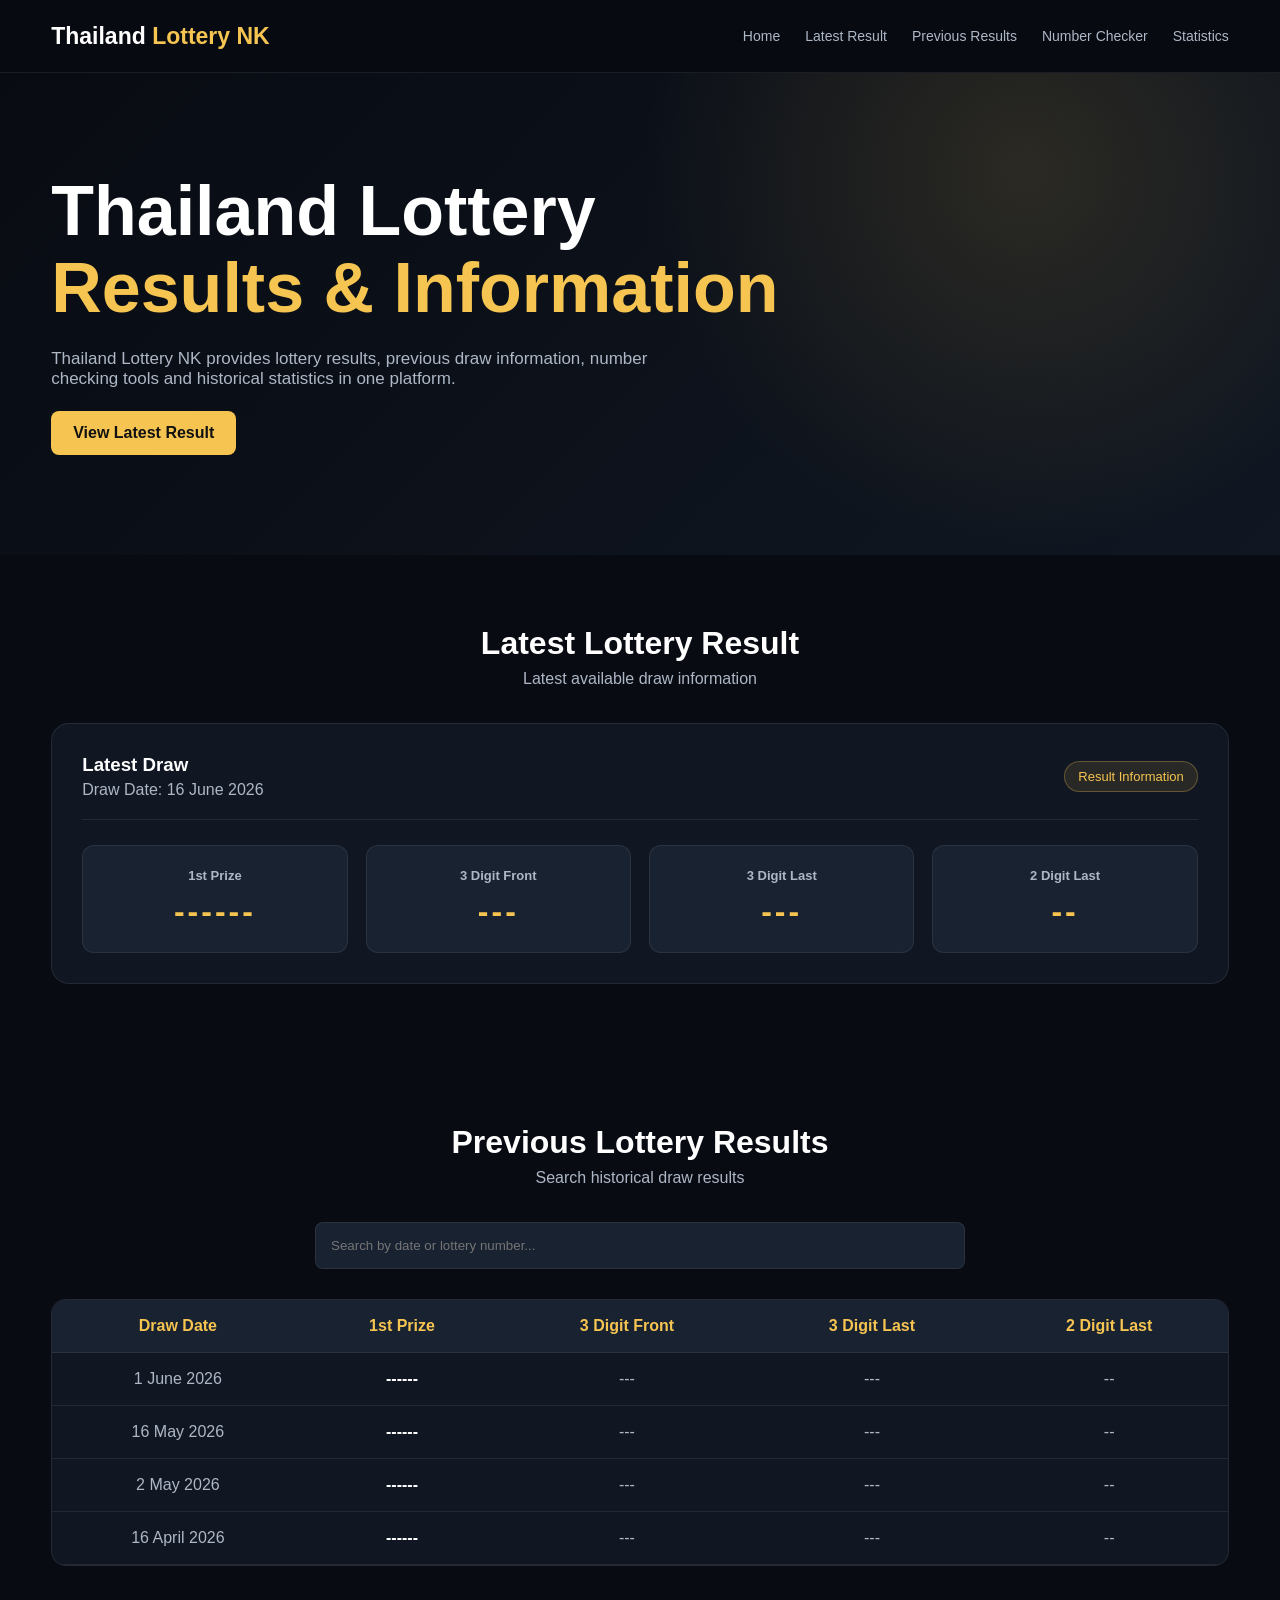
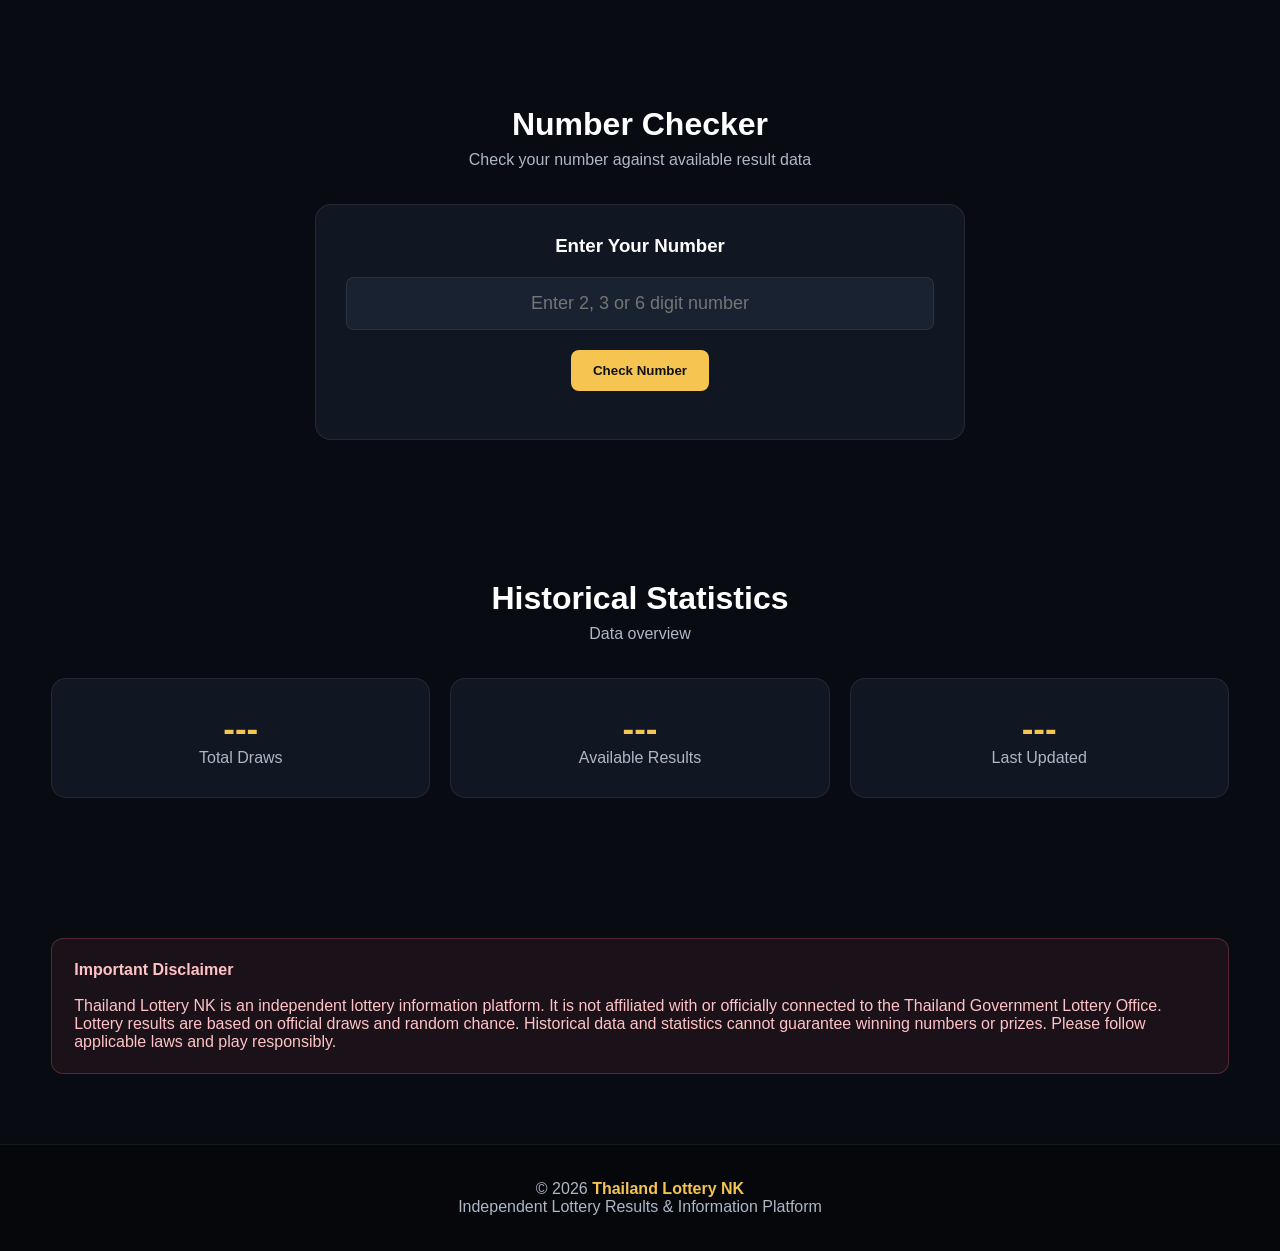
==== index.html @ 22bd779d "Update index.html" ====
<!DOCTYPE html>
<html lang="en">
<head>
<meta charset="UTF-8">
<meta name="viewport" content="width=device-width, initial-scale=1.0">

<title>Thailand Lottery NK | Results & Statistics</title>

<style>
:root{
  --bg:#080b12;
  --card:#111722;
  --card2:#192231;
  --gold:#f5c451;
  --text:#fff;
  --muted:#aeb7c6;
  --green:#39d98a;
  --red:#ff6874;
  --border:rgba(255,255,255,.08);
}

*{
  margin:0;
  padding:0;
  box-sizing:border-box;
  font-family:Arial,sans-serif;
}

body{
  background:var(--bg);
  color:var(--text);
}

a{
  text-decoration:none;
  color:inherit;
}

.container{
  width:92%;
  max-width:1200px;
  margin:auto;
}

header{
  position:sticky;
  top:0;
  z-index:999;
  background:rgba(8,11,18,.95);
  border-bottom:1px solid var(--border);
}

.navbar{
  height:72px;
  display:flex;
  justify-content:space-between;
  align-items:center;
}

.logo{
  font-size:23px;
  font-weight:bold;
}

.logo span{
  color:var(--gold);
}

nav{
  display:flex;
  gap:25px;
}

nav a{
  color:var(--muted);
  font-size:14px;
}

nav a:hover{
  color:var(--gold);
}

.hero{
  padding:100px 0;
  background:
  radial-gradient(circle at 80% 20%,rgba(245,196,81,.13),transparent 35%),
  linear-gradient(135deg,#080b12,#101722);
}

.hero h1{
  font-size:clamp(40px,6vw,70px);
  line-height:1.1;
}

.hero h1 span{
  color:var(--gold);
}

.hero p{
  color:var(--muted);
  max-width:650px;
  font-size:17px;
  margin:22px 0;
}

.btn{
  display:inline-block;
  border:0;
  cursor:pointer;
  background:var(--gold);
  color:#111;
  padding:13px 22px;
  border-radius:8px;
  font-weight:bold;
}

section{
  padding:70px 0;
}

.section-title{
  text-align:center;
  margin-bottom:35px;
}

.section-title h2{
  font-size:32px;
}

.section-title p{
  color:var(--muted);
  margin-top:8px;
}

.result-card{
  background:var(--card);
  border:1px solid var(--border);
  border-radius:18px;
  padding:30px;
}

.result-top{
  display:flex;
  justify-content:space-between;
  align-items:center;
  border-bottom:1px solid var(--border);
  padding-bottom:20px;
  margin-bottom:25px;
}

.badge{
  background:rgba(245,196,81,.1);
  border:1px solid rgba(245,196,81,.3);
  color:var(--gold);
  padding:7px 13px;
  border-radius:20px;
  font-size:13px;
}

.result-grid{
  display:grid;
  grid-template-columns:repeat(4,1fr);
  gap:18px;
}

.number-box{
  background:var(--card2);
  border:1px solid var(--border);
  border-radius:12px;
  text-align:center;
  padding:22px;
}

.number-box h4{
  color:var(--muted);
  font-size:13px;
  margin-bottom:10px;
}

.number{
  color:var(--gold);
  font-size:32px;
  font-weight:bold;
  letter-spacing:3px;
}

.search-box{
  display:flex;
  gap:10px;
  max-width:650px;
  margin:0 auto 30px;
}

.search-box input{
  flex:1;
  padding:15px;
  background:var(--card2);
  border:1px solid var(--border);
  color:white;
  border-radius:8px;
  outline:none;
}

.table-box{
  overflow-x:auto;
  background:var(--card);
  border-radius:15px;
  border:1px solid var(--border);
}

table{
  width:100%;
  border-collapse:collapse;
  min-width:700px;
}

th,td{
  padding:17px;
  text-align:center;
  border-bottom:1px solid var(--border);
}

th{
  color:var(--gold);
  background:var(--card2);
}

td{
  color:var(--muted);
}

td strong{
  color:white;
}

.checker{
  max-width:650px;
  margin:auto;
  text-align:center;
  background:var(--card);
  padding:30px;
  border-radius:16px;
  border:1px solid var(--border);
}

.checker input{
  width:100%;
  padding:15px;
  margin:20px 0;
  background:var(--card2);
  color:white;
  border:1px solid var(--border);
  border-radius:8px;
  font-size:18px;
  text-align:center;
}

#checkResult{
  margin-top:18px;
  font-weight:bold;
}

.stats{
  display:grid;
  grid-template-columns:repeat(3,1fr);
  gap:20px;
}

.stat{
  background:var(--card);
  border:1px solid var(--border);
  border-radius:15px;
  padding:30px;
  text-align:center;
}

.stat h3{
  color:var(--gold);
  font-size:35px;
}

.stat p{
  color:var(--muted);
}

.disclaimer{
  background:rgba(255,104,116,.08);
  border:1px solid rgba(255,104,116,.25);
  border-radius:12px;
  padding:22px;
  color:#ffc3c7;
}

footer{
  background:#05070b;
  border-top:1px solid var(--border);
  text-align:center;
  padding:35px;
  color:var(--muted);
}

footer strong{
  color:var(--gold);
}

@media(max-width:800px){

  nav{
    display:none;
  }

  .result-grid,
  .stats{
    grid-template-columns:1fr;
  }

  .result-top{
    flex-direction:column;
    align-items:flex-start;
    gap:15px;
  }

  .search-box{
    flex-direction:column;
  }
}
</style>
</head>

<body>

<header>
<div class="container navbar">

<a href="#" class="logo">
Thailand <span>Lottery NK</span>
</a>

<nav>
<a href="#home">Home</a>
<a href="#results">Latest Result</a>
<a href="#history">Previous Results</a>
<a href="#checker">Number Checker</a>
<a href="#statistics">Statistics</a>
</nav>

</div>
</header>

<section class="hero" id="home">
<div class="container">

<h1>
Thailand Lottery<br>
<span>Results & Information</span>
</h1>

<p>
Thailand Lottery NK provides lottery results, previous draw information,
number checking tools and historical statistics in one platform.
</p>

<a href="#results" class="btn">
View Latest Result
</a>

</div>
</section>

<section id="results">

<div class="container">

<div class="section-title">
<h2>Latest Lottery Result</h2>
<p>Latest available draw information</p>
</div>

<div class="result-card">

<div class="result-top">

<div>
<h3>Latest Draw</h3>
<p style="color:#aeb7c6;margin-top:5px;">
Draw Date: 16 June 2026
</p>
</div>

<div class="badge">
Result Information
</div>

</div>

<div class="result-grid">

<div class="number-box">
<h4>1st Prize</h4>
<div class="number">------</div>
</div>

<div class="number-box">
<h4>3 Digit Front</h4>
<div class="number">---</div>
</div>

<div class="number-box">
<h4>3 Digit Last</h4>
<div class="number">---</div>
</div>

<div class="number-box">
<h4>2 Digit Last</h4>
<div class="number">--</div>
</div>

</div>

</div>

</div>

</section>

<section id="history">

<div class="container">

<div class="section-title">
<h2>Previous Lottery Results</h2>
<p>Search historical draw results</p>
</div>

<div class="search-box">

<input
type="text"
id="searchInput"
placeholder="Search by date or lottery number..."
onkeyup="searchResults()">

</div>

<div class="table-box">

<table id="resultTable">

<thead>
<tr>
<th>Draw Date</th>
<th>1st Prize</th>
<th>3 Digit Front</th>
<th>3 Digit Last</th>
<th>2 Digit Last</th>
</tr>
</thead>

<tbody>

<tr>
<td>1 June 2026</td>
<td><strong>------</strong></td>
<td>---</td>
<td>---</td>
<td>--</td>
</tr>

<tr>
<td>16 May 2026</td>
<td><strong>------</strong></td>
<td>---</td>
<td>---</td>
<td>--</td>
</tr>

<tr>
<td>2 May 2026</td>
<td><strong>------</strong></td>
<td>---</td>
<td>---</td>
<td>--</td>
</tr>

<tr>
<td>16 April 2026</td>
<td><strong>------</strong></td>
<td>---</td>
<td>---</td>
<td>--</td>
</tr>

</tbody>

</table>

</div>

</div>

</section>

<section id="checker">

<div class="container">

<div class="section-title">
<h2>Number Checker</h2>
<p>Check your number against available result data</p>
</div>

<div class="checker">

<h3>Enter Your Number</h3>

<input
type="text"
id="lotteryNumber"
maxlength="6"
placeholder="Enter 2, 3 or 6 digit number">

<button class="btn" onclick="checkNumber()">
Check Number
</button>

<div id="checkResult"></div>

</div>

</div>

</section>

<section id="statistics">

<div class="container">

<div class="section-title">
<h2>Historical Statistics</h2>
<p>Data overview</p>
</div>

<div class="stats">

<div class="stat">
<h3>---</h3>
<p>Total Draws</p>
</div>

<div class="stat">
<h3>---</h3>
<p>Available Results</p>
</div>

<div class="stat">
<h3>---</h3>
<p>Last Updated</p>
</div>

</div>

</div>

</section>

<section>

<div class="container">

<div class="disclaimer">

<strong>Important Disclaimer</strong><br><br>

Thailand Lottery NK is an independent lottery information platform.
It is not affiliated with or officially connected to the Thailand
Government Lottery Office.

Lottery results are based on official draws and random chance.
Historical data and statistics cannot guarantee winning numbers or prizes.

Please follow applicable laws and play responsibly.

</div>

</div>

</section>

<footer>

<p>
© 2026 <strong>Thailand Lottery NK</strong>
</p>

<p>
Independent Lottery Results & Information Platform
</p>

</footer>

<script>


let lotteryResults = [];

fetch("results.json")
  .then(response => response.json())
  .then(data => {
    lotteryResults = data.previous;
    console.log("Results loaded successfully");
  })
  .catch(error => {
    console.log("Result loading error:", error);
  });


function searchResults(){

  let input =
    document
    .getElementById("searchInput")
    .value
    .toLowerCase();

  let rows =
    document
    .getElementById("resultTable")
    .getElementsByTagName("tr");

  for(let i = 1; i < rows.length; i++){

    let text =
      rows[i]
      .innerText
      .toLowerCase();

    rows[i].style.display =
      text.includes(input)
      ? ""
      : "none";

  }

}


function checkNumber() {

  let number = document.getElementById("lotteryNumber").value.trim();
  let result = document.getElementById("checkResult");

  if (!number) {
    result.style.color = "#ff6874";
    result.innerText = "Please enter a lottery number.";
    return;
  }

  let found = false;
  let message = "";

  lotteryResults.forEach(draw => {

    if (number === draw.firstPrize) {
      found = true;
      message = "🎉 1st Prize Winner! Draw Date: " + draw.date;
    }

    if (number === draw.threeUp) {
      found = true;
      message = "🎉 3Up Winner! Draw Date: " + draw.date;
    }

    if (number === draw.twoUp) {
      found = true;
      message = "🎉 2Up Winner! Draw Date: " + draw.date;
    }

    if (number === draw.twoDown) {
      found = true;
      message = "🎉 2Down Winner! Draw Date: " + draw.date;
    }

  });

  if (found) {
    result.style.color = "#39d98a";
    result.innerText = message;
  } else {
    result.style.color = "#ff6874";
    result.innerText = "Number not found.";
  }

}

  lotteryResults.forEach(draw => {


    if(
      number.length === 6 &&
      number === draw.firstPrize
    ){

      found = true;

      matchedDate = draw.date;

    }


    if(number.length === 3){

      if(
        draw.threeDigitFront.includes(number) ||
        draw.threeDigitLast.includes(number)
      ){

        found = true;

        matchedDate = draw.date;

      }

    }


    if(
      number.length === 2 &&
      number === draw.twoDigitLast
    ){

      found = true;

      matchedDate = draw.date;

    }

  });


  if(found){

    result.style.color = "#39d98a";

    result.innerText =
      "🎉 Number found in the result database! Draw Date: "
      + matchedDate;

  }

  else{

    result.style.color = "#ff6874";

    result.innerText =
      "This number was not found in the available result database.";

  }

}

</script>

</body>
</html>
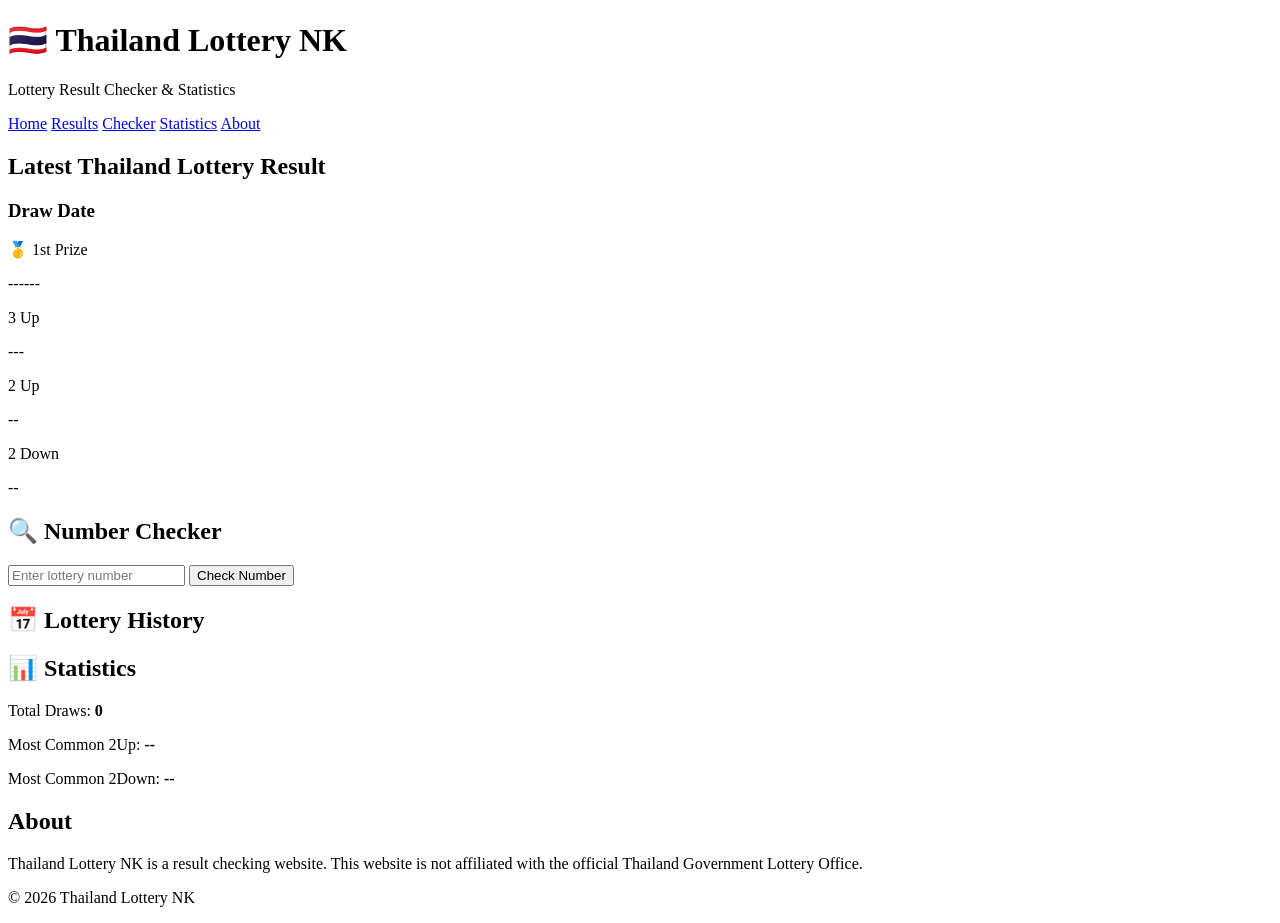
==== commit 2daee6a4: "Update index.html" ====
--- a/index.html
+++ b/index.html
@@ -4,761 +4,143 @@
 <meta charset="UTF-8">
 <meta name="viewport" content="width=device-width, initial-scale=1.0">
 
-<title>Thailand Lottery NK | Results & Statistics</title>
+<title>Thailand Lottery NK</title>
 
-<style>
-:root{
-  --bg:#080b12;
-  --card:#111722;
-  --card2:#192231;
-  --gold:#f5c451;
-  --text:#fff;
-  --muted:#aeb7c6;
-  --green:#39d98a;
-  --red:#ff6874;
-  --border:rgba(255,255,255,.08);
-}
-
-*{
-  margin:0;
-  padding:0;
-  box-sizing:border-box;
-  font-family:Arial,sans-serif;
-}
-
-body{
-  background:var(--bg);
-  color:var(--text);
-}
-
-a{
-  text-decoration:none;
-  color:inherit;
-}
-
-.container{
-  width:92%;
-  max-width:1200px;
-  margin:auto;
-}
-
-header{
-  position:sticky;
-  top:0;
-  z-index:999;
-  background:rgba(8,11,18,.95);
-  border-bottom:1px solid var(--border);
-}
-
-.navbar{
-  height:72px;
-  display:flex;
-  justify-content:space-between;
-  align-items:center;
-}
-
-.logo{
-  font-size:23px;
-  font-weight:bold;
-}
-
-.logo span{
-  color:var(--gold);
-}
-
-nav{
-  display:flex;
-  gap:25px;
-}
-
-nav a{
-  color:var(--muted);
-  font-size:14px;
-}
-
-nav a:hover{
-  color:var(--gold);
-}
-
-.hero{
-  padding:100px 0;
-  background:
-  radial-gradient(circle at 80% 20%,rgba(245,196,81,.13),transparent 35%),
-  linear-gradient(135deg,#080b12,#101722);
-}
-
-.hero h1{
-  font-size:clamp(40px,6vw,70px);
-  line-height:1.1;
-}
-
-.hero h1 span{
-  color:var(--gold);
-}
-
-.hero p{
-  color:var(--muted);
-  max-width:650px;
-  font-size:17px;
-  margin:22px 0;
-}
-
-.btn{
-  display:inline-block;
-  border:0;
-  cursor:pointer;
-  background:var(--gold);
-  color:#111;
-  padding:13px 22px;
-  border-radius:8px;
-  font-weight:bold;
-}
-
-section{
-  padding:70px 0;
-}
-
-.section-title{
-  text-align:center;
-  margin-bottom:35px;
-}
-
-.section-title h2{
-  font-size:32px;
-}
-
-.section-title p{
-  color:var(--muted);
-  margin-top:8px;
-}
-
-.result-card{
-  background:var(--card);
-  border:1px solid var(--border);
-  border-radius:18px;
-  padding:30px;
-}
-
-.result-top{
-  display:flex;
-  justify-content:space-between;
-  align-items:center;
-  border-bottom:1px solid var(--border);
-  padding-bottom:20px;
-  margin-bottom:25px;
-}
-
-.badge{
-  background:rgba(245,196,81,.1);
-  border:1px solid rgba(245,196,81,.3);
-  color:var(--gold);
-  padding:7px 13px;
-  border-radius:20px;
-  font-size:13px;
-}
-
-.result-grid{
-  display:grid;
-  grid-template-columns:repeat(4,1fr);
-  gap:18px;
-}
-
-.number-box{
-  background:var(--card2);
-  border:1px solid var(--border);
-  border-radius:12px;
-  text-align:center;
-  padding:22px;
-}
-
-.number-box h4{
-  color:var(--muted);
-  font-size:13px;
-  margin-bottom:10px;
-}
-
-.number{
-  color:var(--gold);
-  font-size:32px;
-  font-weight:bold;
-  letter-spacing:3px;
-}
-
-.search-box{
-  display:flex;
-  gap:10px;
-  max-width:650px;
-  margin:0 auto 30px;
-}
-
-.search-box input{
-  flex:1;
-  padding:15px;
-  background:var(--card2);
-  border:1px solid var(--border);
-  color:white;
-  border-radius:8px;
-  outline:none;
-}
-
-.table-box{
-  overflow-x:auto;
-  background:var(--card);
-  border-radius:15px;
-  border:1px solid var(--border);
-}
-
-table{
-  width:100%;
-  border-collapse:collapse;
-  min-width:700px;
-}
-
-th,td{
-  padding:17px;
-  text-align:center;
-  border-bottom:1px solid var(--border);
-}
-
-th{
-  color:var(--gold);
-  background:var(--card2);
-}
-
-td{
-  color:var(--muted);
-}
-
-td strong{
-  color:white;
-}
-
-.checker{
-  max-width:650px;
-  margin:auto;
-  text-align:center;
-  background:var(--card);
-  padding:30px;
-  border-radius:16px;
-  border:1px solid var(--border);
-}
-
-.checker input{
-  width:100%;
-  padding:15px;
-  margin:20px 0;
-  background:var(--card2);
-  color:white;
-  border:1px solid var(--border);
-  border-radius:8px;
-  font-size:18px;
-  text-align:center;
-}
-
-#checkResult{
-  margin-top:18px;
-  font-weight:bold;
-}
-
-.stats{
-  display:grid;
-  grid-template-columns:repeat(3,1fr);
-  gap:20px;
-}
-
-.stat{
-  background:var(--card);
-  border:1px solid var(--border);
-  border-radius:15px;
-  padding:30px;
-  text-align:center;
-}
-
-.stat h3{
-  color:var(--gold);
-  font-size:35px;
-}
-
-.stat p{
-  color:var(--muted);
-}
-
-.disclaimer{
-  background:rgba(255,104,116,.08);
-  border:1px solid rgba(255,104,116,.25);
-  border-radius:12px;
-  padding:22px;
-  color:#ffc3c7;
-}
-
-footer{
-  background:#05070b;
-  border-top:1px solid var(--border);
-  text-align:center;
-  padding:35px;
-  color:var(--muted);
-}
-
-footer strong{
-  color:var(--gold);
-}
-
-@media(max-width:800px){
-
-  nav{
-    display:none;
-  }
-
-  .result-grid,
-  .stats{
-    grid-template-columns:1fr;
-  }
-
-  .result-top{
-    flex-direction:column;
-    align-items:flex-start;
-    gap:15px;
-  }
-
-  .search-box{
-    flex-direction:column;
-  }
-}
-</style>
+<link rel="stylesheet" href="style.css">
 </head>
 
 <body>
 
 <header>
-<div class="container navbar">
+    <h1>🇹🇭 Thailand Lottery NK</h1>
+    <p>Lottery Result Checker & Statistics</p>
+</header>
 
-<a href="#" class="logo">
-Thailand <span>Lottery NK</span>
-</a>
 
 <nav>
 <a href="#home">Home</a>
-<a href="#results">Latest Result</a>
-<a href="#history">Previous Results</a>
-<a href="#checker">Number Checker</a>
-<a href="#statistics">Statistics</a>
+<a href="#result">Results</a>
+<a href="#checker">Checker</a>
+<a href="#stats">Statistics</a>
+<a href="#about">About</a>
 </nav>
 
+
+<section id="home" class="hero">
+<h2>Latest Thailand Lottery Result</h2>
+
+<div class="result-card">
+
+<h3 id="drawDate">Draw Date</h3>
+
+<div class="number-box">
+<p>🥇 1st Prize</p>
+<span id="firstPrize">------</span>
 </div>
-</header>
 
-<section class="hero" id="home">
-<div class="container">
+<div class="number-box">
+<p>3 Up</p>
+<span id="threeUp">---</span>
+</div>
 
-<h1>
-Thailand Lottery<br>
-<span>Results & Information</span>
-</h1>
+<div class="number-box">
+<p>2 Up</p>
+<span id="twoUp">--</span>
+</div>
 
-<p>
-Thailand Lottery NK provides lottery results, previous draw information,
-number checking tools and historical statistics in one platform.
-</p>
-
-<a href="#results" class="btn">
-View Latest Result
-</a>
+<div class="number-box">
+<p>2 Down</p>
+<span id="twoDown">--</span>
+</div>
 
 </div>
 </section>
 
-<section id="results">
 
-<div class="container">
 
-<div class="section-title">
-<h2>Latest Lottery Result</h2>
-<p>Latest available draw information</p>
-</div>
+<section id="checker">
 
-<div class="result-card">
+<h2>🔍 Number Checker</h2>
 
-<div class="result-top">
+<input 
+type="text" 
+id="lotteryNumber" 
+placeholder="Enter lottery number">
 
-<div>
-<h3>Latest Draw</h3>
-<p style="color:#aeb7c6;margin-top:5px;">
-Draw Date: 16 June 2026
-</p>
-</div>
+<button onclick="checkNumber()">
+Check Number
+</button>
 
-<div class="badge">
-Result Information
-</div>
+<p id="checkResult"></p>
 
-</div>
+</section>
 
-<div class="result-grid">
 
-<div class="number-box">
-<h4>1st Prize</h4>
-<div class="number">------</div>
-</div>
 
-<div class="number-box">
-<h4>3 Digit Front</h4>
-<div class="number">---</div>
-</div>
 
-<div class="number-box">
-<h4>3 Digit Last</h4>
-<div class="number">---</div>
-</div>
+<section id="result">
 
-<div class="number-box">
-<h4>2 Digit Last</h4>
-<div class="number">--</div>
-</div>
+<h2>📅 Lottery History</h2>
 
-</div>
-
-</div>
+<div id="history">
 
 </div>
 
 </section>
 
-<section id="history">
 
-<div class="container">
 
-<div class="section-title">
-<h2>Previous Lottery Results</h2>
-<p>Search historical draw results</p>
-</div>
 
-<div class="search-box">
+<section id="stats">
 
-<input
-type="text"
-id="searchInput"
-placeholder="Search by date or lottery number..."
-onkeyup="searchResults()">
+<h2>📊 Statistics</h2>
 
-</div>
+<div class="stats-box">
 
-<div class="table-box">
+<p>Total Draws:
+<b id="totalDraws">0</b>
+</p>
 
-<table id="resultTable">
+<p>
+Most Common 2Up:
+<b id="common2up">--</b>
+</p>
 
-<thead>
-<tr>
-<th>Draw Date</th>
-<th>1st Prize</th>
-<th>3 Digit Front</th>
-<th>3 Digit Last</th>
-<th>2 Digit Last</th>
-</tr>
-</thead>
-
-<tbody>
-
-<tr>
-<td>1 June 2026</td>
-<td><strong>------</strong></td>
-<td>---</td>
-<td>---</td>
-<td>--</td>
-</tr>
-
-<tr>
-<td>16 May 2026</td>
-<td><strong>------</strong></td>
-<td>---</td>
-<td>---</td>
-<td>--</td>
-</tr>
-
-<tr>
-<td>2 May 2026</td>
-<td><strong>------</strong></td>
-<td>---</td>
-<td>---</td>
-<td>--</td>
-</tr>
-
-<tr>
-<td>16 April 2026</td>
-<td><strong>------</strong></td>
-<td>---</td>
-<td>---</td>
-<td>--</td>
-</tr>
-
-</tbody>
-
-</table>
-
-</div>
+<p>
+Most Common 2Down:
+<b id="common2down">--</b>
+</p>
 
 </div>
 
 </section>
 
-<section id="checker">
 
-<div class="container">
 
-<div class="section-title">
-<h2>Number Checker</h2>
-<p>Check your number against available result data</p>
-</div>
+<section id="about">
 
-<div class="checker">
+<h2>About</h2>
 
-<h3>Enter Your Number</h3>
-
-<input
-type="text"
-id="lotteryNumber"
-maxlength="6"
-placeholder="Enter 2, 3 or 6 digit number">
-
-<button class="btn" onclick="checkNumber()">
-Check Number
-</button>
-
-<div id="checkResult"></div>
-
-</div>
-
-</div>
+<p>
+Thailand Lottery NK is a result checking website.
+This website is not affiliated with the official Thailand Government Lottery Office.
+</p>
 
 </section>
 
-<section id="statistics">
 
-<div class="container">
-
-<div class="section-title">
-<h2>Historical Statistics</h2>
-<p>Data overview</p>
-</div>
-
-<div class="stats">
-
-<div class="stat">
-<h3>---</h3>
-<p>Total Draws</p>
-</div>
-
-<div class="stat">
-<h3>---</h3>
-<p>Available Results</p>
-</div>
-
-<div class="stat">
-<h3>---</h3>
-<p>Last Updated</p>
-</div>
-
-</div>
-
-</div>
-
-</section>
-
-<section>
-
-<div class="container">
-
-<div class="disclaimer">
-
-<strong>Important Disclaimer</strong><br><br>
-
-Thailand Lottery NK is an independent lottery information platform.
-It is not affiliated with or officially connected to the Thailand
-Government Lottery Office.
-
-Lottery results are based on official draws and random chance.
-Historical data and statistics cannot guarantee winning numbers or prizes.
-
-Please follow applicable laws and play responsibly.
-
-</div>
-
-</div>
-
-</section>
 
 <footer>
 
 <p>
-© 2026 <strong>Thailand Lottery NK</strong>
-</p>
-
-<p>
-Independent Lottery Results & Information Platform
+© 2026 Thailand Lottery NK
 </p>
 
 </footer>
 
-<script>
 
 
-let lotteryResults = [];
-
-fetch("results.json")
-  .then(response => response.json())
-  .then(data => {
-    lotteryResults = data.previous;
-    console.log("Results loaded successfully");
-  })
-  .catch(error => {
-    console.log("Result loading error:", error);
-  });
-
-
-function searchResults(){
-
-  let input =
-    document
-    .getElementById("searchInput")
-    .value
-    .toLowerCase();
-
-  let rows =
-    document
-    .getElementById("resultTable")
-    .getElementsByTagName("tr");
-
-  for(let i = 1; i < rows.length; i++){
-
-    let text =
-      rows[i]
-      .innerText
-      .toLowerCase();
-
-    rows[i].style.display =
-      text.includes(input)
-      ? ""
-      : "none";
-
-  }
-
-}
-
-
-function checkNumber() {
-
-  let number = document.getElementById("lotteryNumber").value.trim();
-  let result = document.getElementById("checkResult");
-
-  if (!number) {
-    result.style.color = "#ff6874";
-    result.innerText = "Please enter a lottery number.";
-    return;
-  }
-
-  let found = false;
-  let message = "";
-
-  lotteryResults.forEach(draw => {
-
-    if (number === draw.firstPrize) {
-      found = true;
-      message = "🎉 1st Prize Winner! Draw Date: " + draw.date;
-    }
-
-    if (number === draw.threeUp) {
-      found = true;
-      message = "🎉 3Up Winner! Draw Date: " + draw.date;
-    }
-
-    if (number === draw.twoUp) {
-      found = true;
-      message = "🎉 2Up Winner! Draw Date: " + draw.date;
-    }
-
-    if (number === draw.twoDown) {
-      found = true;
-      message = "🎉 2Down Winner! Draw Date: " + draw.date;
-    }
-
-  });
-
-  if (found) {
-    result.style.color = "#39d98a";
-    result.innerText = message;
-  } else {
-    result.style.color = "#ff6874";
-    result.innerText = "Number not found.";
-  }
-
-}
-
-  lotteryResults.forEach(draw => {
-
-
-    if(
-      number.length === 6 &&
-      number === draw.firstPrize
-    ){
-
-      found = true;
-
-      matchedDate = draw.date;
-
-    }
-
-
-    if(number.length === 3){
-
-      if(
-        draw.threeDigitFront.includes(number) ||
-        draw.threeDigitLast.includes(number)
-      ){
-
-        found = true;
-
-        matchedDate = draw.date;
-
-      }
-
-    }
-
-
-    if(
-      number.length === 2 &&
-      number === draw.twoDigitLast
-    ){
-
-      found = true;
-
-      matchedDate = draw.date;
-
-    }
-
-  });
-
-
-  if(found){
-
-    result.style.color = "#39d98a";
-
-    result.innerText =
-      "🎉 Number found in the result database! Draw Date: "
-      + matchedDate;
-
-  }
-
-  else{
-
-    result.style.color = "#ff6874";
-
-    result.innerText =
-      "This number was not found in the available result database.";
-
-  }
-
-}
-
-</script>
+<script src="script.js"></script>
 
 </body>
 </html>
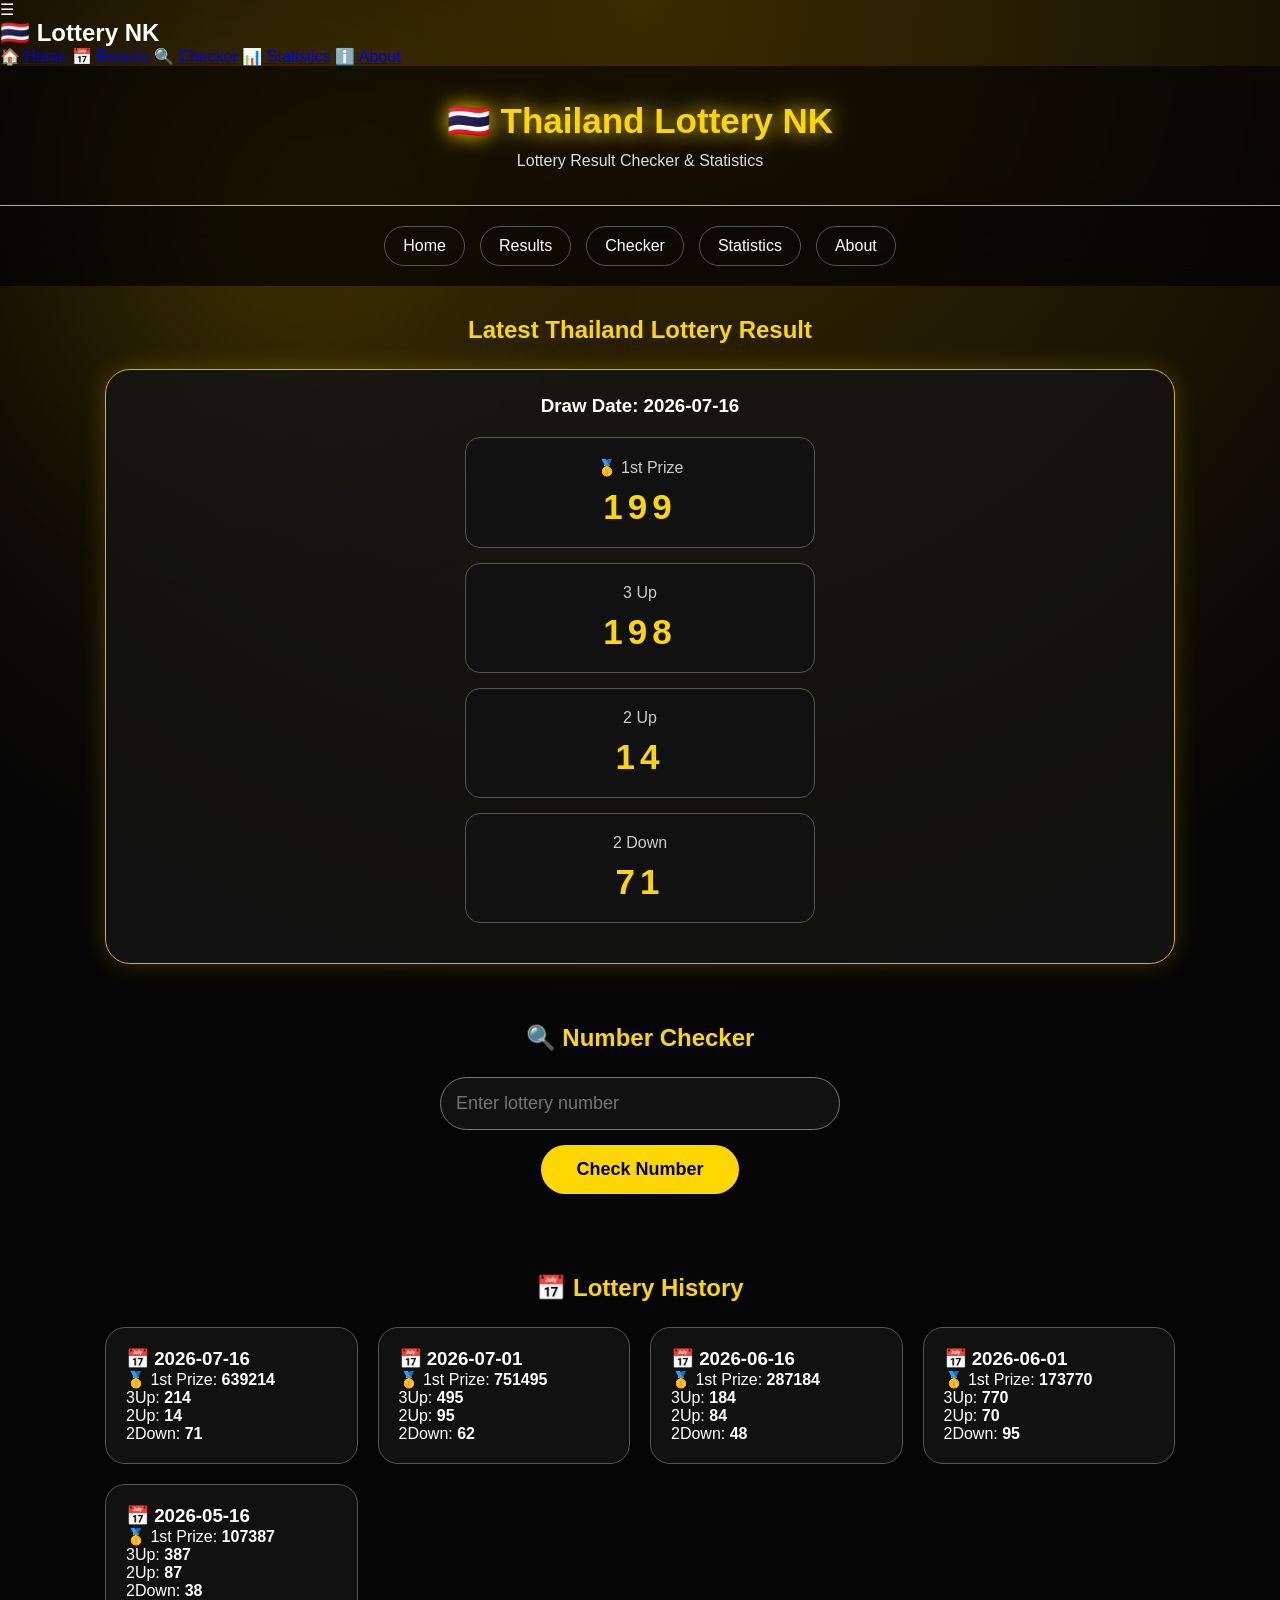
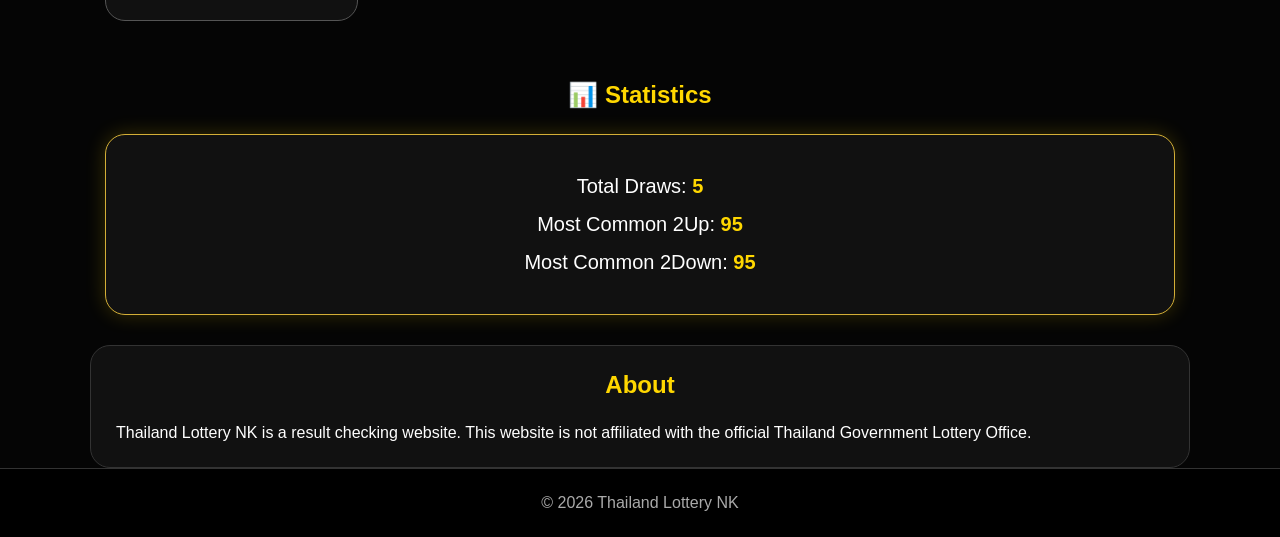
==== commit 7b7fd6ca: "Update index.html" ====
--- a/index.html
+++ b/index.html
@@ -10,7 +10,23 @@
 </head>
 
 <body>
+<div class="menu-btn" onclick="toggleMenu()">
+☰
+</div>
 
+<div class="side-menu" id="sideMenu">
+
+<h2>🇹🇭 Lottery NK</h2>
+
+<a href="#home">🏠 Home</a>
+<a href="#result">📅 Results</a>
+<a href="#checker">🔍 Checker</a>
+<a href="#stats">📊 Statistics</a>
+<a href="#about">ℹ️ About</a>
+
+</div>
+
+<div class="overlay" id="overlay" onclick="toggleMenu()"></div>
 <header>
     <h1>🇹🇭 Thailand Lottery NK</h1>
     <p>Lottery Result Checker & Statistics</p>
--- a/style.css
+++ b/style.css
@@ -0,0 +1,491 @@
+*{
+    margin:0;
+    padding:0;
+    box-sizing:border-box;
+    font-family:'Segoe UI',sans-serif;
+    scroll-behavior:smooth;
+}
+
+
+body{
+    background:
+    radial-gradient(circle at top,#3a2b00,#050505 45%);
+    color:white;
+    min-height:100vh;
+    overflow-x:hidden;
+}
+
+
+/* Animated Background */
+
+body::before{
+    content:"";
+    position:fixed;
+    width:300px;
+    height:300px;
+    background:#ffd700;
+    filter:blur(120px);
+    opacity:.15;
+    top:10%;
+    left:10%;
+    animation:moveGlow 8s infinite alternate;
+    z-index:-1;
+}
+
+
+@keyframes moveGlow{
+    from{
+        transform:translate(0,0);
+    }
+    to{
+        transform:translate(200px,150px);
+    }
+}
+
+
+
+/* Header */
+
+header{
+    text-align:center;
+    padding:35px 15px;
+    background:rgba(0,0,0,.6);
+    backdrop-filter:blur(10px);
+    border-bottom:1px solid #d4af37;
+    animation:fadeDown 1s ease;
+}
+
+
+header h1{
+    color:#ffd700;
+    font-size:35px;
+    text-shadow:0 0 20px #ffd700;
+}
+
+
+header p{
+    margin-top:10px;
+    color:#ddd;
+}
+
+
+@keyframes fadeDown{
+    from{
+        opacity:0;
+        transform:translateY(-40px);
+    }
+    to{
+        opacity:1;
+        transform:translateY(0);
+    }
+}
+
+
+
+/* Navigation */
+
+nav{
+    display:flex;
+    justify-content:center;
+    gap:15px;
+    padding:20px;
+    position:sticky;
+    top:0;
+    z-index:10;
+    background:rgba(0,0,0,.7);
+    backdrop-filter:blur(15px);
+}
+
+
+nav a{
+    color:white;
+    text-decoration:none;
+    padding:10px 18px;
+    border-radius:25px;
+    border:1px solid #555;
+    transition:.4s;
+}
+
+
+nav a:hover{
+    background:#ffd700;
+    color:black;
+    box-shadow:0 0 20px #ffd700;
+    transform:translateY(-5px);
+}
+
+
+
+/* Sections */
+
+section{
+    padding:30px 15px;
+    max-width:1100px;
+    margin:auto;
+    animation:fadeUp .8s ease;
+}
+
+
+section h2{
+    text-align:center;
+    margin-bottom:25px;
+    color:#ffd700;
+}
+
+
+@keyframes fadeUp{
+    from{
+        opacity:0;
+        transform:translateY(30px);
+    }
+    to{
+        opacity:1;
+        transform:translateY(0);
+    }
+}
+
+
+
+/* Result Card */
+
+.result-card{
+
+    background:rgba(20,20,20,.8);
+    border:1px solid #d4af37;
+    border-radius:25px;
+    padding:25px;
+    text-align:center;
+    box-shadow:
+    0 0 25px rgba(255,215,0,.2);
+
+    animation:floatCard 4s infinite alternate;
+}
+
+
+@keyframes floatCard{
+
+    from{
+        transform:translateY(0);
+    }
+
+    to{
+        transform:translateY(-10px);
+    }
+}
+
+
+.result-card h3{
+    color:#fff;
+    margin-bottom:20px;
+}
+
+
+
+/* Number Box */
+
+
+.number-box{
+
+    background:#111;
+    border:1px solid #555;
+    border-radius:15px;
+    padding:20px;
+    margin:15px auto;
+    max-width:350px;
+
+    transition:.4s;
+}
+
+
+.number-box:hover{
+
+    border-color:#ffd700;
+    transform:scale(1.05);
+    box-shadow:0 0 25px #ffd700;
+}
+
+
+.number-box p{
+
+    color:#ccc;
+    margin-bottom:10px;
+
+}
+
+
+.number-box span{
+
+    font-size:35px;
+    font-weight:bold;
+    color:#ffd700;
+    letter-spacing:5px;
+
+    animation:numberGlow 2s infinite;
+
+}
+
+
+@keyframes numberGlow{
+
+    50%{
+        text-shadow:
+        0 0 15px #ffd700;
+    }
+
+}
+
+
+
+/* Checker */
+
+
+input{
+
+    display:block;
+    width:90%;
+    max-width:400px;
+    margin:15px auto;
+
+    padding:15px;
+    border-radius:30px;
+
+    background:#111;
+    border:1px solid #777;
+    color:white;
+    font-size:18px;
+}
+
+
+button{
+
+    display:block;
+    margin:auto;
+
+    padding:14px 35px;
+
+    border:none;
+    border-radius:30px;
+
+    background:#ffd700;
+    color:black;
+
+    font-size:18px;
+    font-weight:bold;
+
+    cursor:pointer;
+
+    transition:.3s;
+}
+
+
+button:hover{
+
+    transform:scale(1.1);
+    box-shadow:0 0 25px #ffd700;
+
+}
+
+
+
+/* Checker Result */
+
+#checkResult{
+
+    text-align:center;
+    margin-top:20px;
+    font-size:20px;
+
+    animation:pop .5s;
+
+}
+
+
+@keyframes pop{
+
+    from{
+        transform:scale(.5);
+        opacity:0;
+    }
+
+    to{
+        transform:scale(1);
+        opacity:1;
+    }
+
+}
+
+
+
+/* History */
+
+
+#history{
+
+    display:grid;
+
+    grid-template-columns:
+    repeat(auto-fit,minmax(250px,1fr));
+
+    gap:20px;
+
+}
+
+
+.history-card{
+
+    background:#111;
+
+    border:1px solid #555;
+
+    padding:20px;
+
+    border-radius:20px;
+
+    transition:.4s;
+
+    animation:slideCard .7s;
+
+}
+
+
+.history-card:hover{
+
+    transform:translateY(-10px);
+
+    border-color:#ffd700;
+
+    box-shadow:0 0 20px #ffd700;
+
+}
+
+
+
+@keyframes slideCard{
+
+from{
+
+opacity:0;
+transform:translateY(50px);
+
+}
+
+to{
+
+opacity:1;
+transform:translateY(0);
+
+}
+
+}
+
+
+
+/* Statistics */
+
+
+.stats-box{
+
+    background:#111;
+
+    border:1px solid #d4af37;
+
+    padding:25px;
+
+    border-radius:20px;
+
+    text-align:center;
+
+    box-shadow:0 0 20px rgba(255,215,0,.2);
+
+}
+
+
+.stats-box p{
+
+    margin:15px;
+
+    font-size:20px;
+
+}
+
+
+.stats-box b{
+
+    color:#ffd700;
+
+}
+
+
+
+/* About */
+
+
+#about{
+
+    background:#111;
+
+    padding:25px;
+
+    border-radius:20px;
+
+    border:1px solid #333;
+
+}
+
+
+
+/* Footer */
+
+
+footer{
+
+    text-align:center;
+
+    padding:25px;
+
+    background:#000;
+
+    color:#aaa;
+
+    border-top:1px solid #333;
+
+}
+
+
+
+/* Mobile */
+
+@media(max-width:600px){
+
+header h1{
+
+    font-size:25px;
+
+}
+
+
+nav{
+
+    flex-direction:column;
+
+    align-items:center;
+
+}
+
+
+nav a{
+
+    width:80%;
+
+    text-align:center;
+
+}
+
+
+.number-box span{
+
+    font-size:28px;
+
+}
+
+}
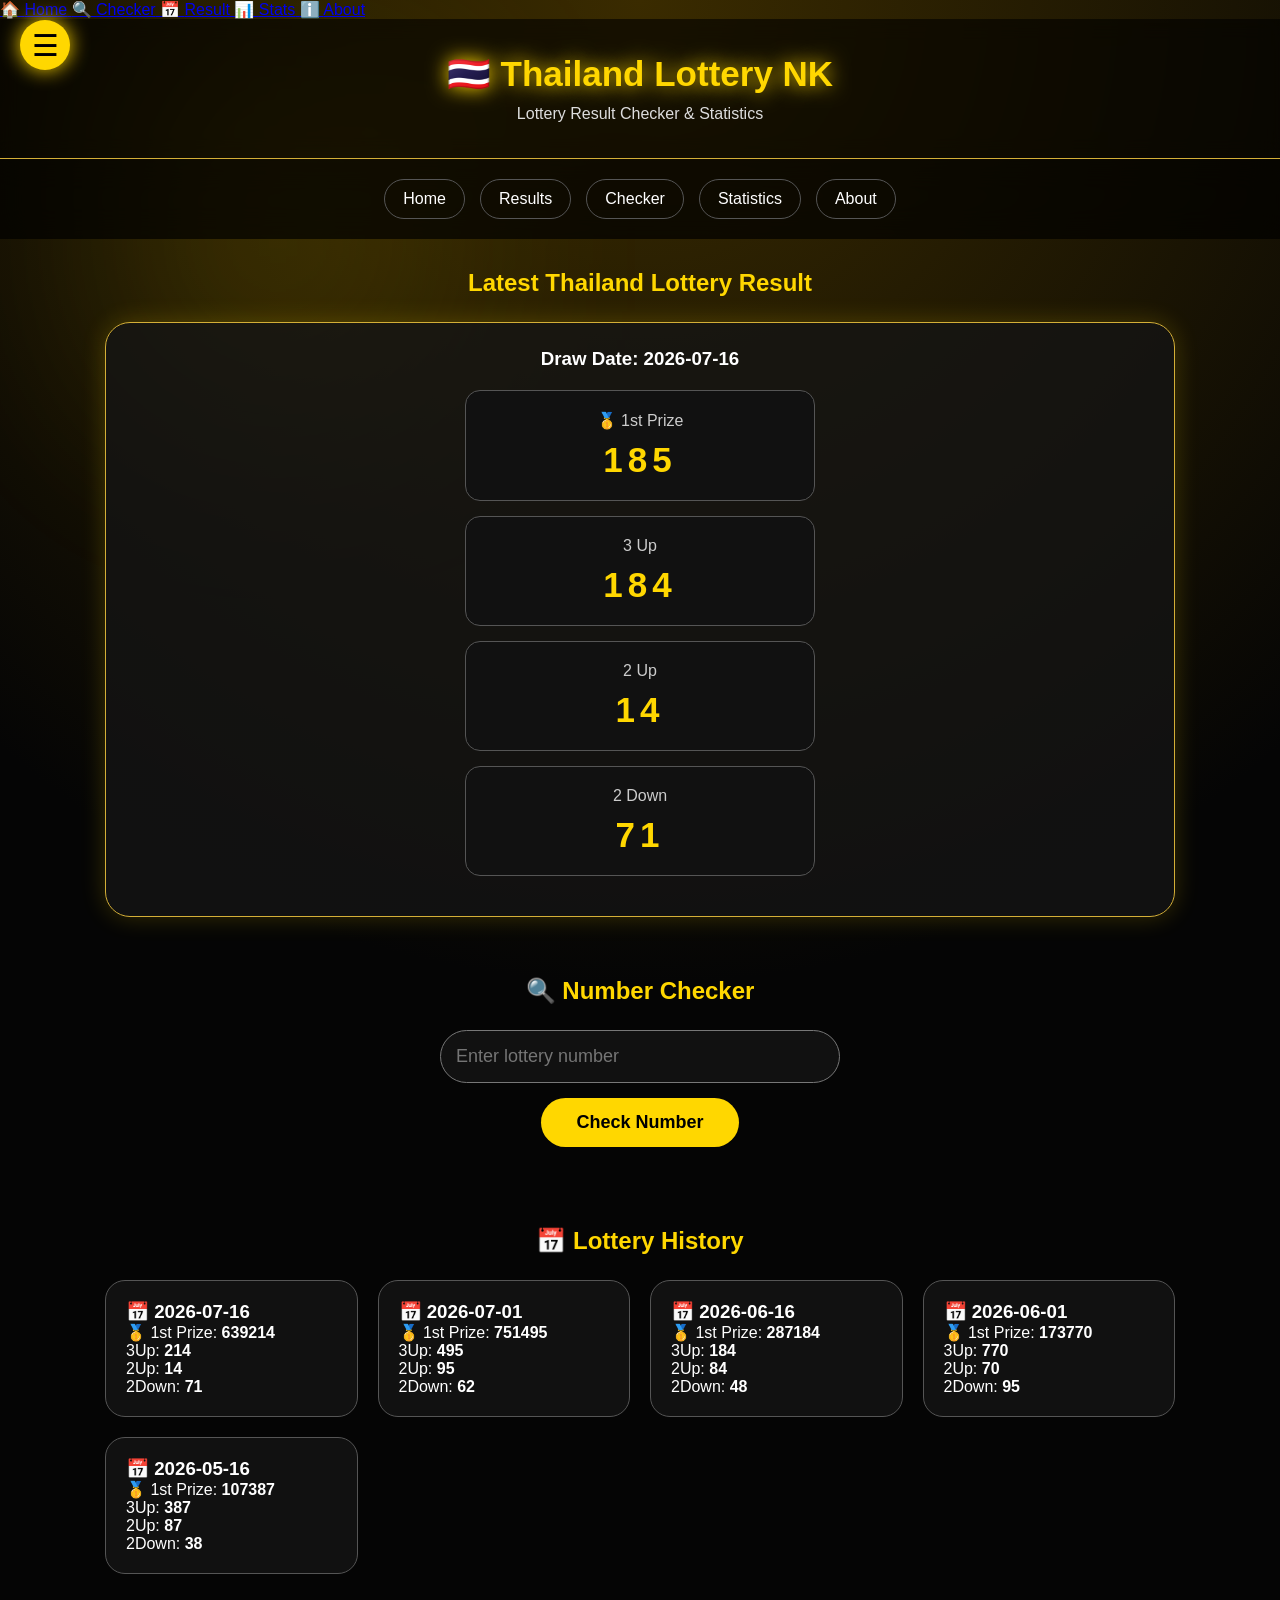
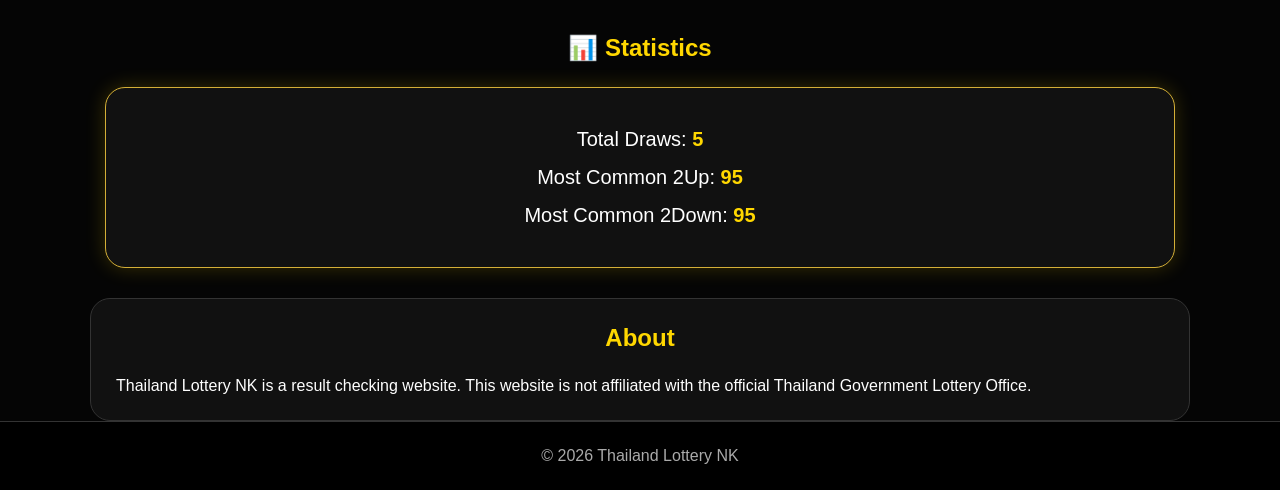
==== commit c42e2f48: "Update index.html" ====
--- a/index.html
+++ b/index.html
@@ -13,7 +13,36 @@
 <div class="menu-btn" onclick="toggleMenu()">
 ☰
 </div>
+<!-- Bottom Navigation -->
 
+<div class="bottom-nav">
+
+<a href="#home">
+🏠
+<span>Home</span>
+</a>
+
+<a href="#checker">
+🔍
+<span>Checker</span>
+</a>
+
+<a href="#result">
+📅
+<span>Result</span>
+</a>
+
+<a href="#stats">
+📊
+<span>Stats</span>
+</a>
+
+<a href="#about">
+ℹ️
+<span>About</span>
+</a>
+
+</div>
 <div class="side-menu" id="sideMenu">
 
 <h2>🇹🇭 Lottery NK</h2>
--- a/style.css
+++ b/style.css
@@ -489,3 +489,114 @@
 }
 
 }
+/* Mobile Animated Sidebar */
+
+.menu-btn{
+
+position:fixed;
+top:20px;
+left:20px;
+
+font-size:30px;
+
+background:#ffd700;
+color:#000;
+
+width:50px;
+height:50px;
+
+border-radius:50%;
+
+display:flex;
+align-items:center;
+justify-content:center;
+
+cursor:pointer;
+
+z-index:1000;
+
+box-shadow:0 0 20px #ffd700;
+
+}
+
+
+.side-menu{
+
+position:fixed;
+
+top:0;
+left:-300px;
+
+width:280px;
+height:100vh;
+
+background:#111;
+
+border-right:1px solid #ffd700;
+
+padding:30px 20px;
+
+z-index:999;
+
+transition:.5s;
+
+}
+
+
+.side-menu.active{
+
+left:0;
+
+}
+
+
+.side-menu a{
+
+display:block;
+
+padding:15px;
+
+margin:10px 0;
+
+color:white;
+
+text-decoration:none;
+
+border-radius:15px;
+
+}
+
+
+.side-menu a:hover{
+
+background:#ffd700;
+
+color:black;
+
+}
+
+
+.overlay{
+
+position:fixed;
+
+top:0;
+left:0;
+
+width:100%;
+height:100%;
+
+background:rgba(0,0,0,.7);
+
+display:none;
+
+z-index:998;
+
+}
+
+
+.overlay.active{
+
+display:block;
+
+}
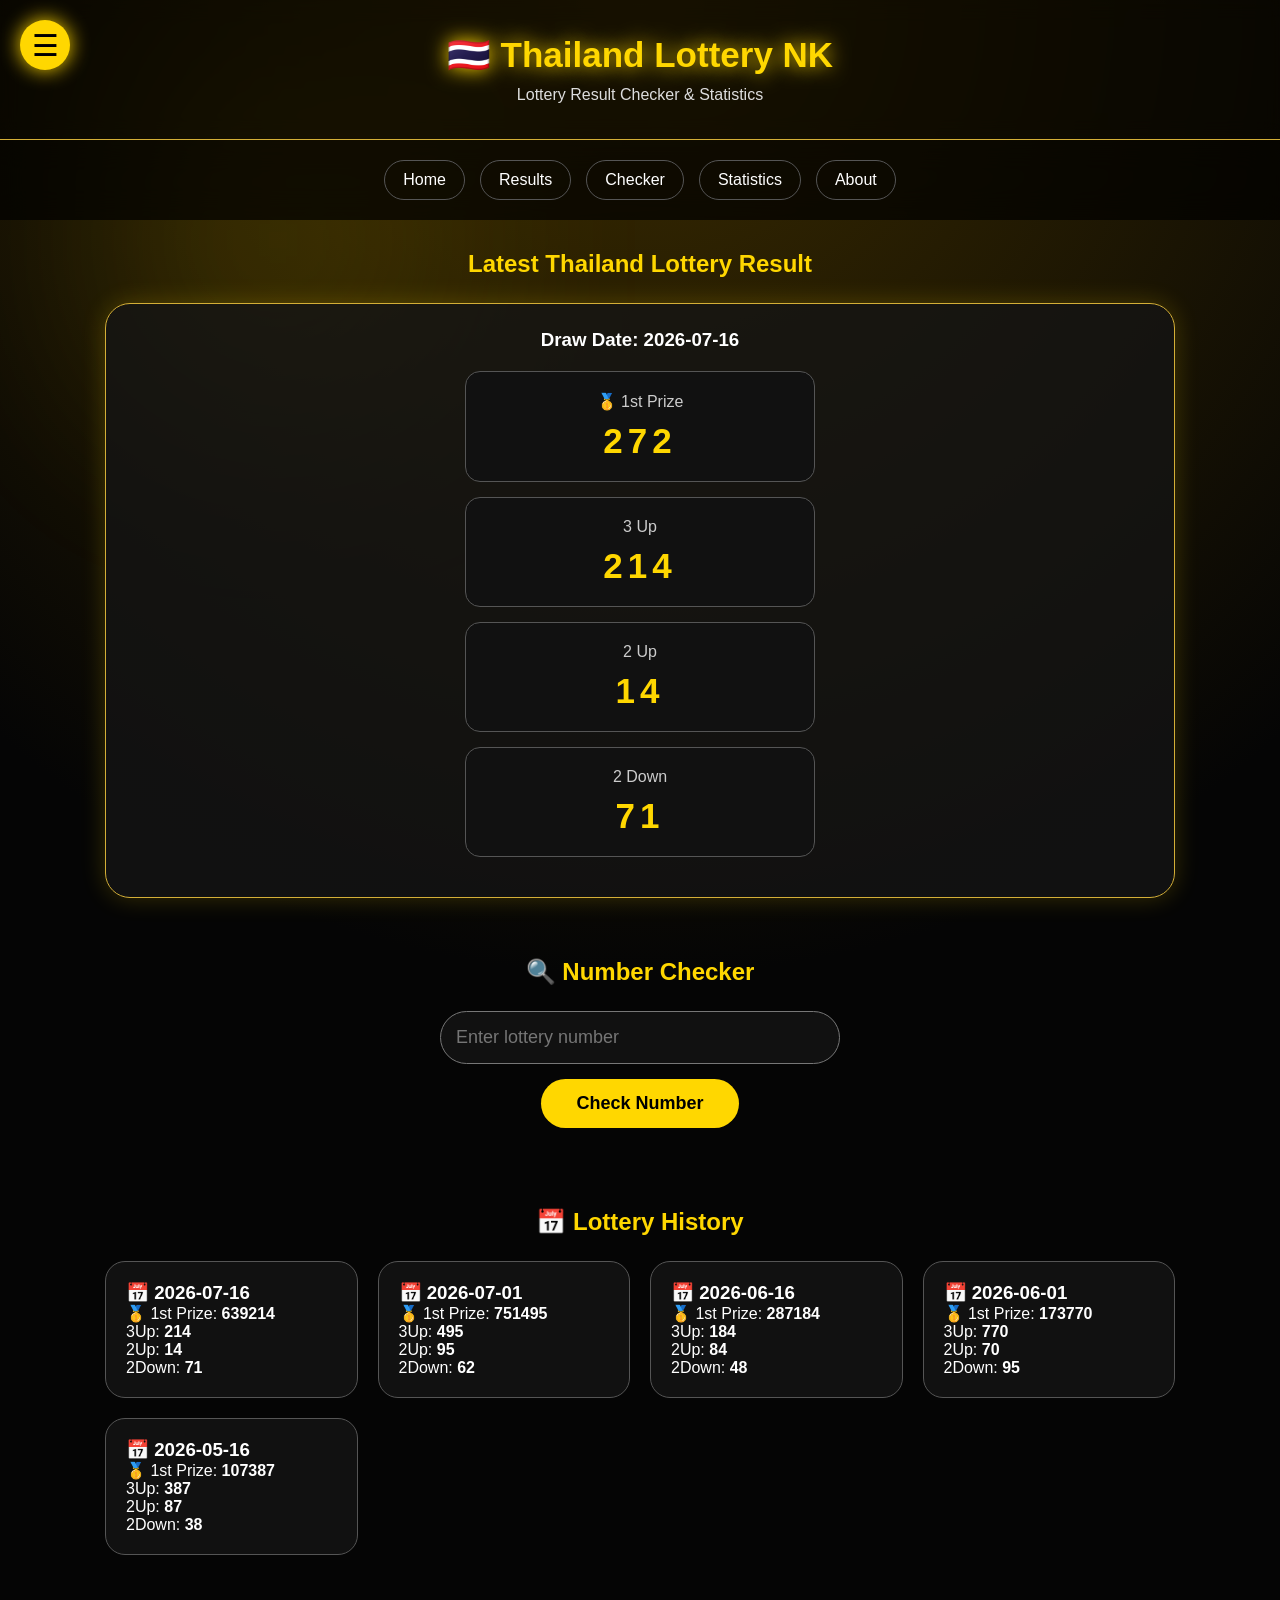
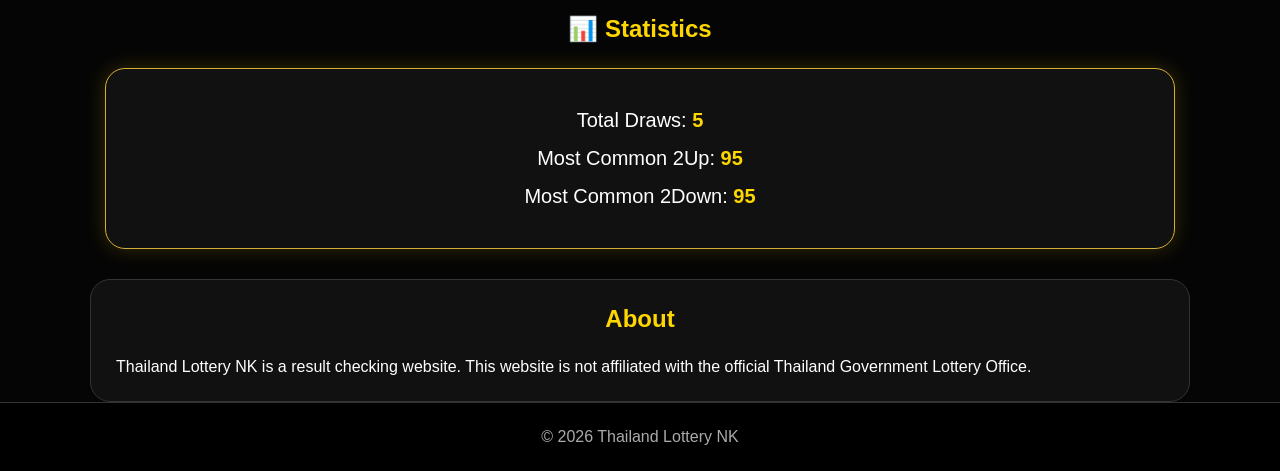
==== commit 30f96ea0: "Update index.html" ====
--- a/index.html
+++ b/index.html
@@ -15,34 +15,6 @@
 </div>
 <!-- Bottom Navigation -->
 
-<div class="bottom-nav">
-
-<a href="#home">
-🏠
-<span>Home</span>
-</a>
-
-<a href="#checker">
-🔍
-<span>Checker</span>
-</a>
-
-<a href="#result">
-📅
-<span>Result</span>
-</a>
-
-<a href="#stats">
-📊
-<span>Stats</span>
-</a>
-
-<a href="#about">
-ℹ️
-<span>About</span>
-</a>
-
-</div>
 <div class="side-menu" id="sideMenu">
 
 <h2>🇹🇭 Lottery NK</h2>
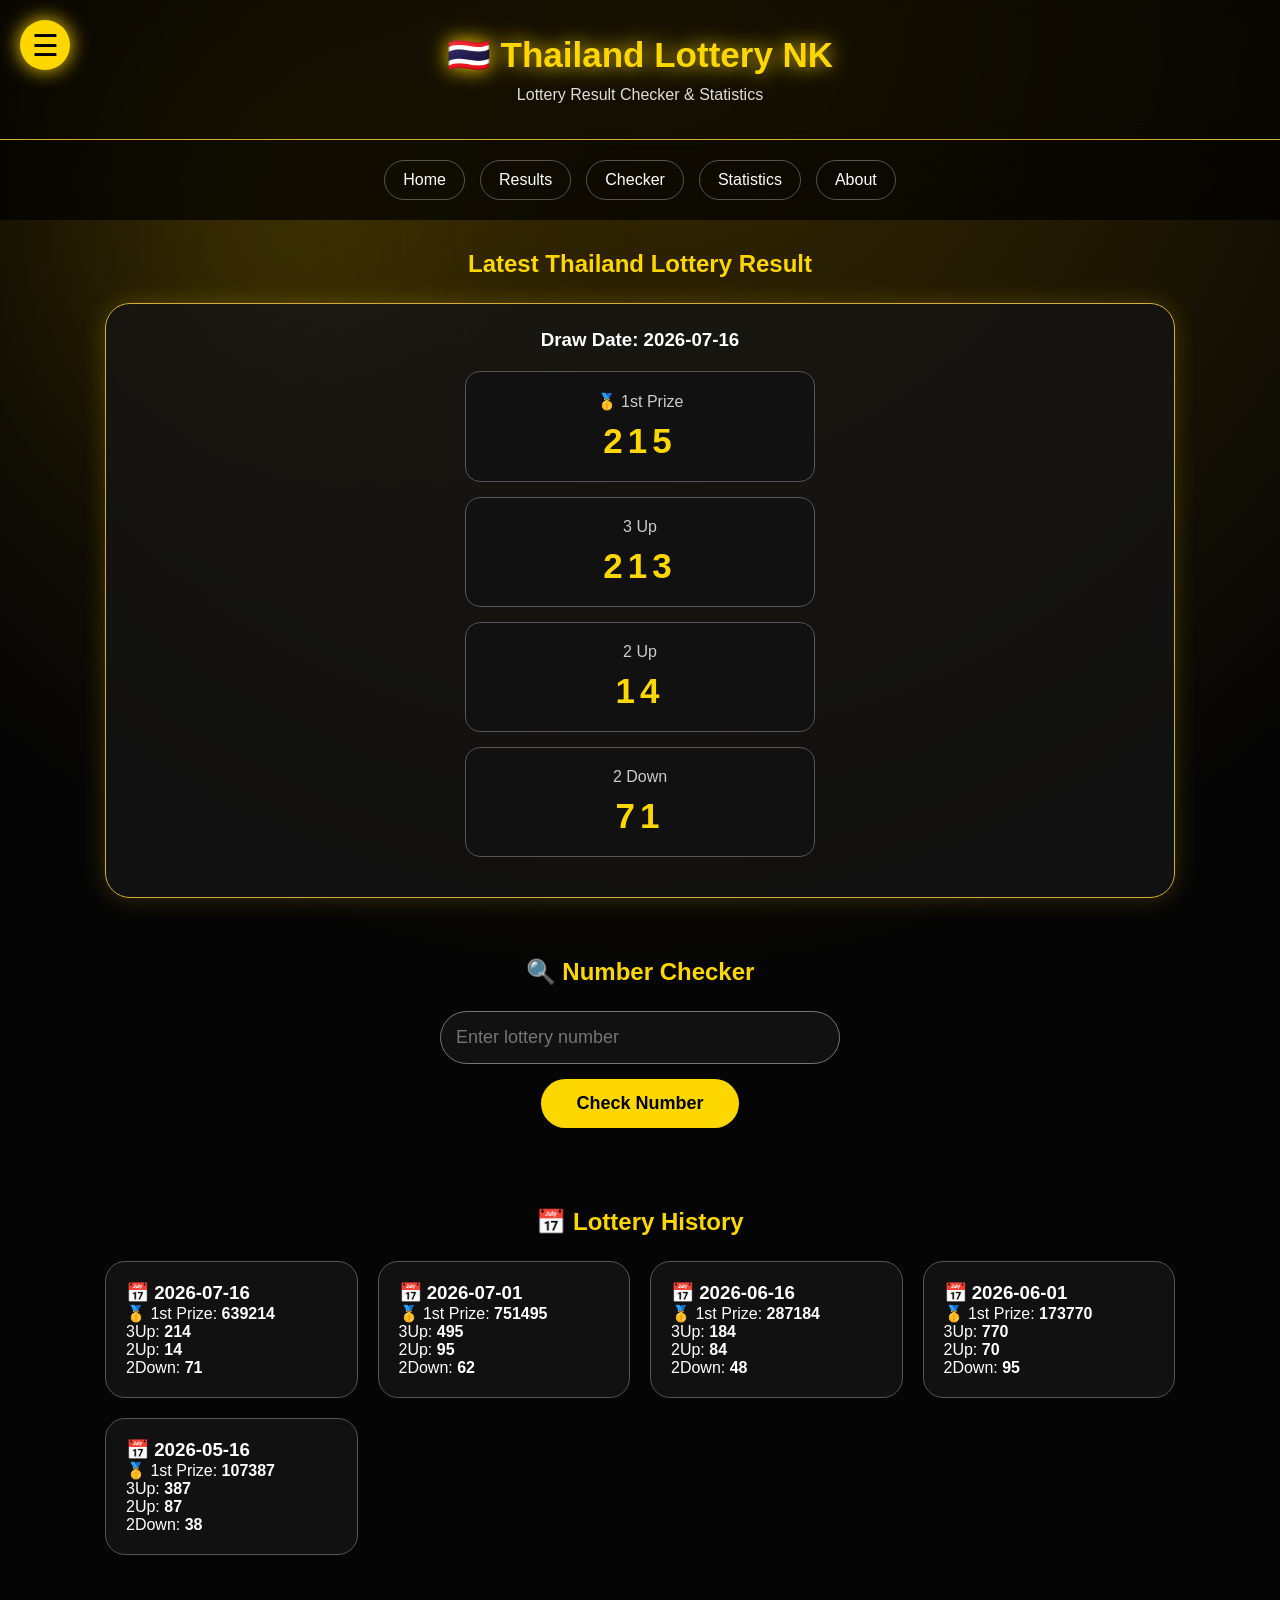
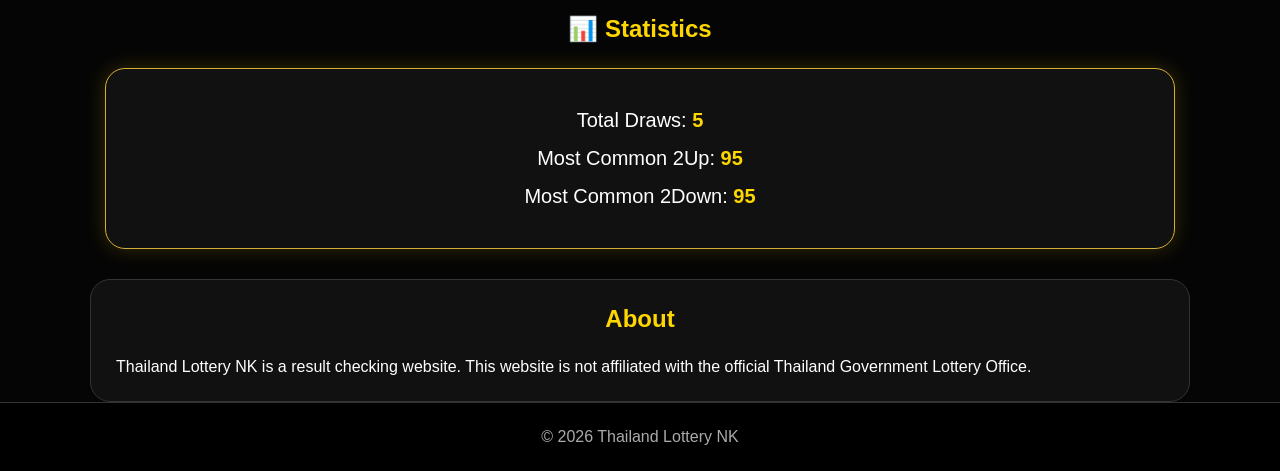
==== commit cd892997: "Update index.html" ====
--- a/index.html
+++ b/index.html
@@ -15,17 +15,7 @@
 </div>
 <!-- Bottom Navigation -->
 
-<div class="side-menu" id="sideMenu">
 
-<h2>🇹🇭 Lottery NK</h2>
-
-<a href="#home">🏠 Home</a>
-<a href="#result">📅 Results</a>
-<a href="#checker">🔍 Checker</a>
-<a href="#stats">📊 Statistics</a>
-<a href="#about">ℹ️ About</a>
-
-</div>
 
 <div class="overlay" id="overlay" onclick="toggleMenu()"></div>
 <header>
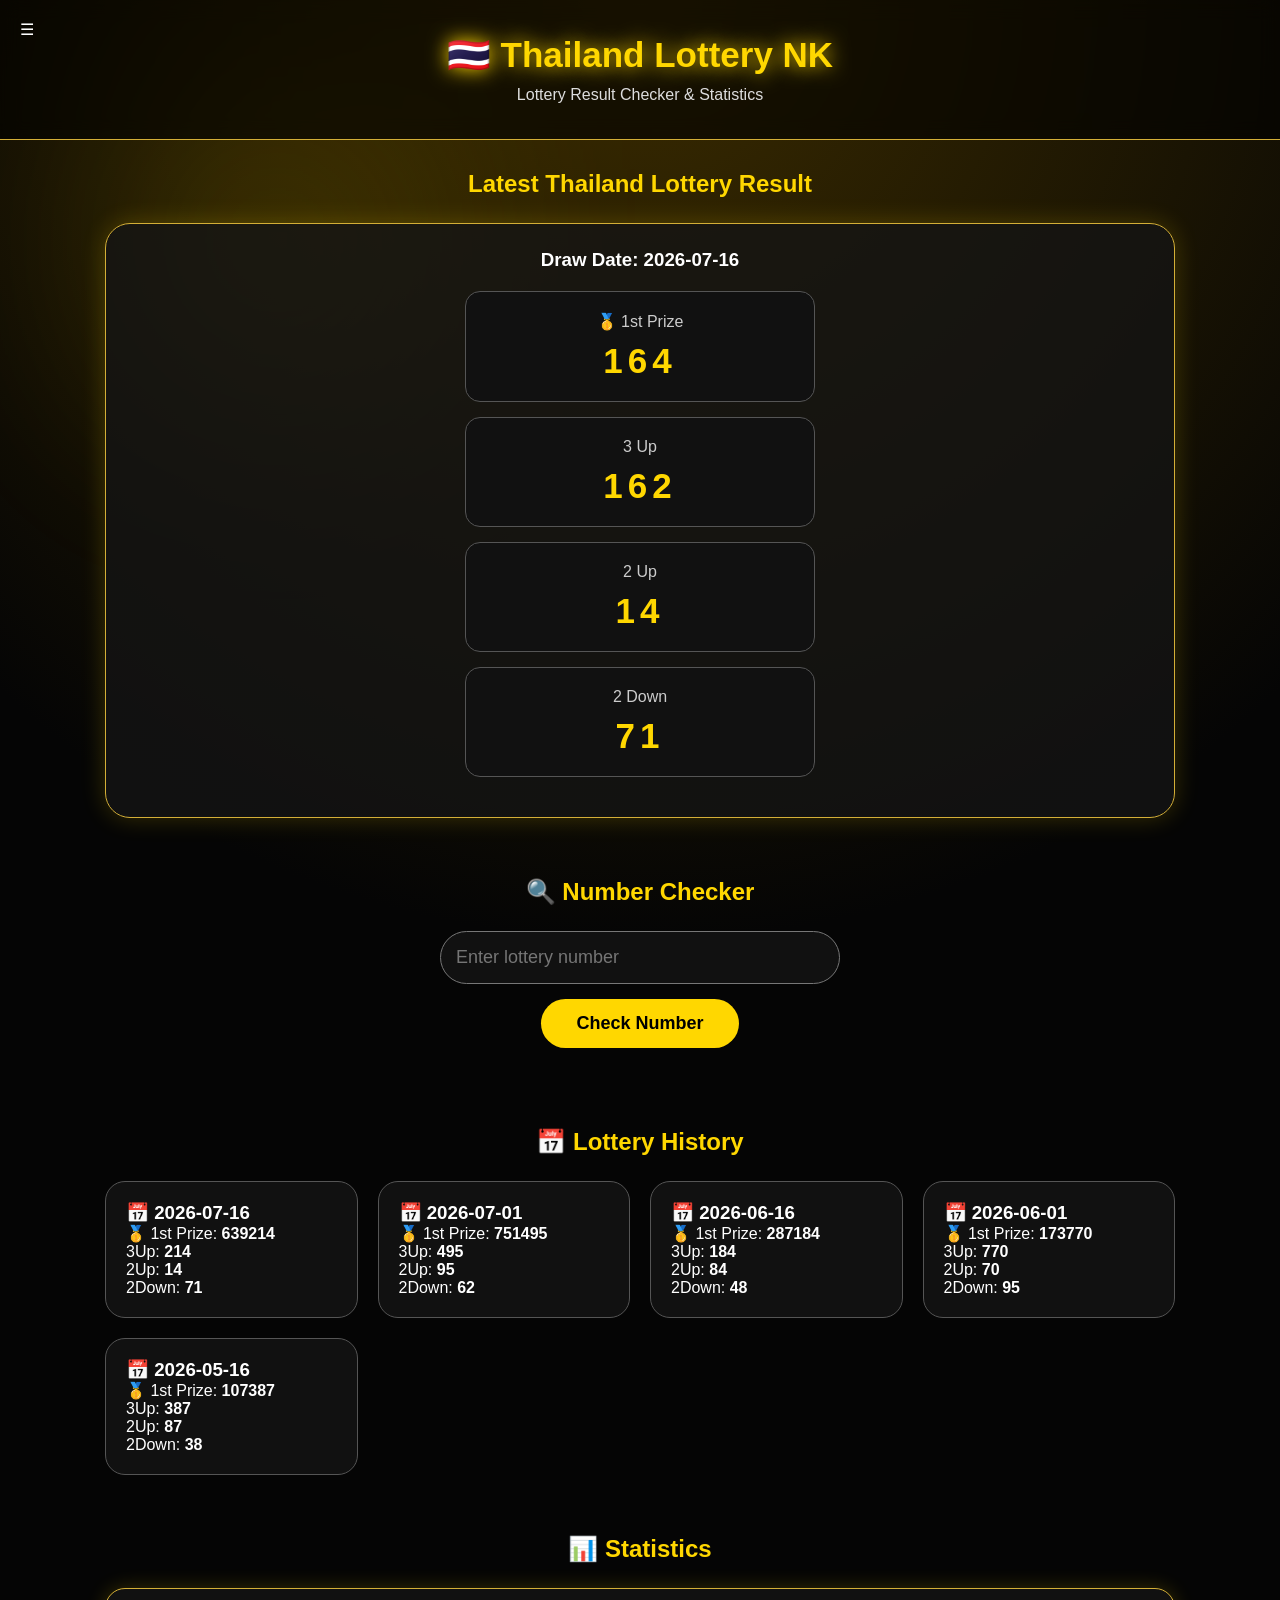
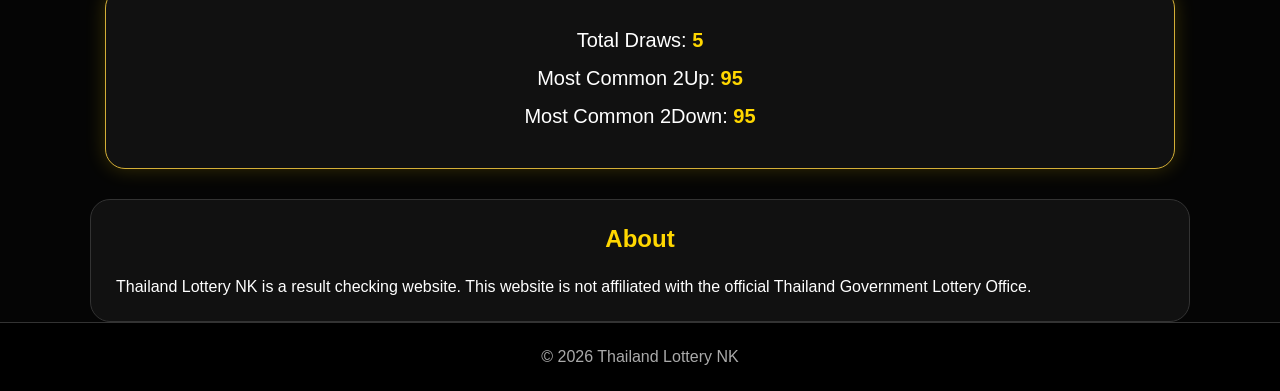
==== commit bc659d99: "Update index.html" ====
--- a/index.html
+++ b/index.html
@@ -1,153 +1,310 @@
 <!DOCTYPE html>
 <html lang="en">
+
 <head>
+
 <meta charset="UTF-8">
 <meta name="viewport" content="width=device-width, initial-scale=1.0">
 
 <title>Thailand Lottery NK</title>
 
 <link rel="stylesheet" href="style.css">
+
 </head>
 
+
 <body>
+
+
+<!-- Menu Button -->
+
 <div class="menu-btn" onclick="toggleMenu()">
 ☰
 </div>
-<!-- Bottom Navigation -->
-
-
+
+
+
+<!-- Side Menu -->
+
+<div class="side-menu" id="sideMenu">
+
+<h3>🇹🇭 Thailand Lottery NK</h3>
+
+<a href="#home" onclick="toggleMenu()">🏠 Home</a>
+
+<a href="#result" onclick="toggleMenu()">📅 Results</a>
+
+<a href="#checker" onclick="toggleMenu()">🔍 Checker</a>
+
+<a href="#stats" onclick="toggleMenu()">📊 Statistics</a>
+
+<a href="#about" onclick="toggleMenu()">ℹ️ About</a>
+
+</div>
+
+
+
+<!-- Overlay -->
 
 <div class="overlay" id="overlay" onclick="toggleMenu()"></div>
+
+
+
 <header>
-    <h1>🇹🇭 Thailand Lottery NK</h1>
-    <p>Lottery Result Checker & Statistics</p>
+
+<h1>🇹🇭 Thailand Lottery NK</h1>
+
+<p>Lottery Result Checker & Statistics</p>
+
 </header>
 
 
-<nav>
-<a href="#home">Home</a>
-<a href="#result">Results</a>
-<a href="#checker">Checker</a>
-<a href="#stats">Statistics</a>
-<a href="#about">About</a>
-</nav>
+
 
 
 <section id="home" class="hero">
+
+
 <h2>Latest Thailand Lottery Result</h2>
 
+
 <div class="result-card">
 
-<h3 id="drawDate">Draw Date</h3>
+
+<h3 id="drawDate">
+Draw Date
+</h3>
+
+
 
 <div class="number-box">
+
 <p>🥇 1st Prize</p>
-<span id="firstPrize">------</span>
-</div>
+
+<span id="firstPrize">
+------
+</span>
+
+</div>
+
+
 
 <div class="number-box">
+
 <p>3 Up</p>
-<span id="threeUp">---</span>
-</div>
+
+<span id="threeUp">
+---
+</span>
+
+</div>
+
+
+
 
 <div class="number-box">
+
 <p>2 Up</p>
-<span id="twoUp">--</span>
-</div>
+
+<span id="twoUp">
+--
+</span>
+
+</div>
+
+
+
 
 <div class="number-box">
+
 <p>2 Down</p>
-<span id="twoDown">--</span>
-</div>
-
-</div>
-</section>
+
+<span id="twoDown">
+--
+</span>
+
+</div>
+
+
+</div>
+
+
+</section>
+
+
+
 
 
 
 <section id="checker">
 
-<h2>🔍 Number Checker</h2>
+
+<h2>
+🔍 Number Checker
+</h2>
+
+
 
 <input 
-type="text" 
-id="lotteryNumber" 
+type="text"
+id="lotteryNumber"
 placeholder="Enter lottery number">
 
+
+
 <button onclick="checkNumber()">
+
 Check Number
+
 </button>
 
+
+
 <p id="checkResult"></p>
 
-</section>
+
+</section>
+
+
+
+
 
 
 
 
 <section id="result">
 
-<h2>📅 Lottery History</h2>
+
+<h2>
+📅 Lottery History
+</h2>
+
+
 
 <div id="history">
 
-</div>
-
-</section>
+
+</div>
+
+
+
+</section>
+
+
+
+
 
 
 
 
 <section id="stats">
 
-<h2>📊 Statistics</h2>
+
+<h2>
+📊 Statistics
+</h2>
+
+
+
 
 <div class="stats-box">
 
-<p>Total Draws:
-<b id="totalDraws">0</b>
-</p>
-
-<p>
+
+<p>
+Total Draws:
+
+<b id="totalDraws">
+0
+</b>
+
+</p>
+
+
+
+<p>
+
 Most Common 2Up:
-<b id="common2up">--</b>
-</p>
-
-<p>
+
+<b id="common2up">
+--
+</b>
+
+</p>
+
+
+
+<p>
+
 Most Common 2Down:
-<b id="common2down">--</b>
-</p>
-
-</div>
-
-</section>
+
+<b id="common2down">
+--
+</b>
+
+</p>
+
+
+
+</div>
+
+
+
+</section>
+
+
+
+
+
 
 
 
 <section id="about">
 
-<h2>About</h2>
-
-<p>
+
+<h2>
+About
+</h2>
+
+
+
+<p>
+
 Thailand Lottery NK is a result checking website.
+
 This website is not affiliated with the official Thailand Government Lottery Office.
-</p>
-
-</section>
+
+</p>
+
+
+
+</section>
+
+
+
+
 
 
 
 <footer>
 
-<p>
+
+<p>
+
 © 2026 Thailand Lottery NK
-</p>
+
+</p>
+
 
 </footer>
 
 
 
+
+
+
 <script src="script.js"></script>
 
+
 </body>
+
 </html>
--- a/style.css
+++ b/style.css
@@ -490,113 +490,44 @@
 
 }
 /* Mobile Animated Sidebar */
+.side-menu{
+    position:fixed;
+    top:0;
+    left:-300px;
+    width:280px;
+    height:100vh;
+    background:#111;
+    z-index:900;
+    transition:0.4s ease;
+    overflow-y:auto;
+}
+
+.side-menu.active{
+    left:0;
+}
+
 
 .menu-btn{
-
-position:fixed;
-top:20px;
-left:20px;
-
-font-size:30px;
-
-background:#ffd700;
-color:#000;
-
-width:50px;
-height:50px;
-
-border-radius:50%;
-
-display:flex;
-align-items:center;
-justify-content:center;
-
-cursor:pointer;
-
-z-index:1000;
-
-box-shadow:0 0 20px #ffd700;
-
-}
-
-
-.side-menu{
-
-position:fixed;
-
-top:0;
-left:-300px;
-
-width:280px;
-height:100vh;
-
-background:#111;
-
-border-right:1px solid #ffd700;
-
-padding:30px 20px;
-
-z-index:999;
-
-transition:.5s;
-
-}
-
-
-.side-menu.active{
-
-left:0;
-
-}
-
-
-.side-menu a{
-
-display:block;
-
-padding:15px;
-
-margin:10px 0;
-
-color:white;
-
-text-decoration:none;
-
-border-radius:15px;
-
-}
-
-
-.side-menu a:hover{
-
-background:#ffd700;
-
-color:black;
-
+    position:fixed;
+    top:20px;
+    left:20px;
+    width:50px;
+    height:50px;
+    z-index:1000;
 }
 
 
 .overlay{
-
-position:fixed;
-
-top:0;
-left:0;
-
-width:100%;
-height:100%;
-
-background:rgba(0,0,0,.7);
-
-display:none;
-
-z-index:998;
-
-}
-
+    position:fixed;
+    top:0;
+    left:0;
+    width:100%;
+    height:100vh;
+    background:rgba(0,0,0,0.5);
+    z-index:800;
+    display:none;
+}
 
 .overlay.active{
-
-display:block;
-
-}
+    display:block;
+}
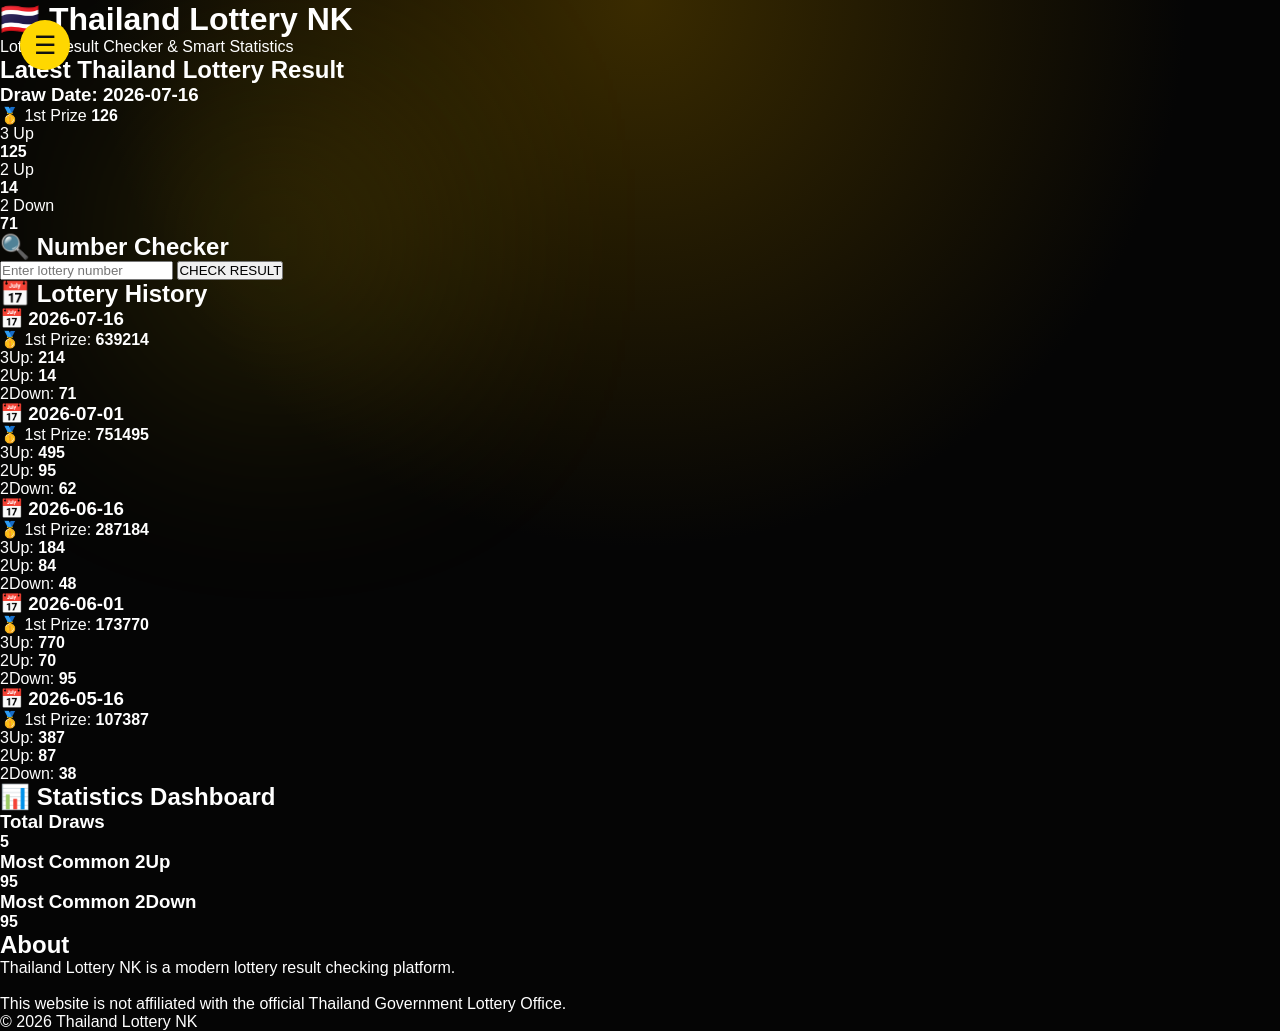
==== commit a146ba0b: "Update index.html" ====
--- a/index.html
+++ b/index.html
@@ -19,7 +19,9 @@
 <!-- Menu Button -->
 
 <div class="menu-btn" onclick="toggleMenu()">
+
 ☰
+
 </div>
 
 
@@ -28,19 +30,46 @@
 
 <div class="side-menu" id="sideMenu">
 
-<h3>🇹🇭 Thailand Lottery NK</h3>
-
-<a href="#home" onclick="toggleMenu()">🏠 Home</a>
-
-<a href="#result" onclick="toggleMenu()">📅 Results</a>
-
-<a href="#checker" onclick="toggleMenu()">🔍 Checker</a>
-
-<a href="#stats" onclick="toggleMenu()">📊 Statistics</a>
-
-<a href="#about" onclick="toggleMenu()">ℹ️ About</a>
-
-</div>
+
+<div class="menu-logo">
+
+🇹🇭 Thailand Lottery NK
+
+</div>
+
+
+<a href="#home" onclick="toggleMenu()">
+🏠 Home
+</a>
+
+
+<a href="#result" onclick="toggleMenu()">
+🎯 Latest Result
+</a>
+
+
+<a href="#checker" onclick="toggleMenu()">
+🔍 Number Checker
+</a>
+
+
+<a href="#history" onclick="toggleMenu()">
+📅 Lottery History
+</a>
+
+
+<a href="#stats" onclick="toggleMenu()">
+📊 Statistics
+</a>
+
+
+<a href="#about" onclick="toggleMenu()">
+ℹ️ About
+</a>
+
+
+</div>
+
 
 
 
@@ -50,11 +79,22 @@
 
 
 
+
+
+<!-- Header -->
+
 <header>
 
-<h1>🇹🇭 Thailand Lottery NK</h1>
-
-<p>Lottery Result Checker & Statistics</p>
+
+<h1>
+🇹🇭 Thailand Lottery NK
+</h1>
+
+
+<p>
+Lottery Result Checker & Smart Statistics
+</p>
+
 
 </header>
 
@@ -62,10 +102,20 @@
 
 
 
-<section id="home" class="hero">
-
-
-<h2>Latest Thailand Lottery Result</h2>
+
+
+<!-- Home -->
+
+<section id="home">
+
+
+<div class="hero-card">
+
+
+<h2>
+Latest Thailand Lottery Result
+</h2>
+
 
 
 <div class="result-card">
@@ -77,63 +127,78 @@
 
 
 
+
 <div class="number-box">
 
-<p>🥇 1st Prize</p>
-
-<span id="firstPrize">
+<span>🥇 1st Prize</span>
+
+<strong id="firstPrize">
 ------
-</span>
-
-</div>
-
-
-
-<div class="number-box">
+</strong>
+
+</div>
+
+
+
+
+<div class="number-grid">
+
+
+<div class="small-number">
 
 <p>3 Up</p>
 
-<span id="threeUp">
+<b id="threeUp">
 ---
-</span>
-
-</div>
-
-
-
-
-<div class="number-box">
+</b>
+
+</div>
+
+
+
+<div class="small-number">
 
 <p>2 Up</p>
 
-<span id="twoUp">
+<b id="twoUp">
 --
-</span>
-
-</div>
-
-
-
-
-<div class="number-box">
+</b>
+
+</div>
+
+
+
+<div class="small-number">
 
 <p>2 Down</p>
 
-<span id="twoDown">
+<b id="twoDown">
 --
-</span>
-
-</div>
-
-
-</div>
-
-
-</section>
-
-
-
-
+</b>
+
+</div>
+
+
+
+</div>
+
+
+</div>
+
+
+</div>
+
+
+</section>
+
+
+
+
+
+
+
+
+<!-- Checker -->
 
 
 <section id="checker">
@@ -143,6 +208,9 @@
 🔍 Number Checker
 </h2>
 
+
+
+<div class="checker-card">
 
 
 <input 
@@ -154,22 +222,31 @@
 
 <button onclick="checkNumber()">
 
-Check Number
+CHECK RESULT
 
 </button>
 
 
 
-<p id="checkResult"></p>
-
-
-</section>
-
-
-
-
-
-
+<div id="checkResult">
+
+</div>
+
+
+</div>
+
+
+</section>
+
+
+
+
+
+
+
+
+
+<!-- History -->
 
 
 <section id="result">
@@ -180,121 +257,126 @@
 </h2>
 
 
-
 <div id="history">
 
-
-</div>
-
-
-
-</section>
-
-
-
-
-
-
+</div>
+
+
+</section>
+
+
+
+
+
+
+
+
+
+<!-- Statistics -->
 
 
 <section id="stats">
 
 
 <h2>
-📊 Statistics
-</h2>
-
-
-
-
-<div class="stats-box">
-
-
-<p>
-Total Draws:
+📊 Statistics Dashboard
+</h2>
+
+
+
+<div class="stats-container">
+
+
+<div class="stats-card">
+
+<h3>Total Draws</h3>
 
 <b id="totalDraws">
 0
 </b>
 
-</p>
-
-
-
-<p>
-
-Most Common 2Up:
+</div>
+
+
+
+<div class="stats-card">
+
+<h3>Most Common 2Up</h3>
 
 <b id="common2up">
 --
 </b>
 
-</p>
-
-
-
-<p>
-
-Most Common 2Down:
+</div>
+
+
+
+
+<div class="stats-card">
+
+<h3>Most Common 2Down</h3>
 
 <b id="common2down">
 --
 </b>
 
+</div>
+
+
+
+</div>
+
+
+
+</section>
+
+
+
+
+
+
+
+
+
+<!-- About -->
+
+
+<section id="about">
+
+
+<h2>
+About
+</h2>
+
+
+<p>
+
+Thailand Lottery NK is a modern lottery result checking platform.
+
+<br><br>
+
+This website is not affiliated with the official Thailand Government Lottery Office.
+
 </p>
 
 
-
-</div>
-
-
-
-</section>
-
-
-
-
-
-
-
-
-<section id="about">
-
-
-<h2>
-About
-</h2>
-
+</section>
+
+
+
+
+
+
+
+
+<footer>
 
 
 <p>
-
-Thailand Lottery NK is a result checking website.
-
-This website is not affiliated with the official Thailand Government Lottery Office.
-
+© 2026 Thailand Lottery NK
 </p>
 
 
-
-</section>
-
-
-
-
-
-
-
-<footer>
-
-
-<p>
-
-© 2026 Thailand Lottery NK
-
-</p>
-
-
 </footer>
 
 
@@ -302,6 +384,7 @@
 
 
 
+
 <script src="script.js"></script>
 
 
--- a/style.css
+++ b/style.css
@@ -8,526 +8,264 @@
 
 
 body{
+
     background:
     radial-gradient(circle at top,#3a2b00,#050505 45%);
+
     color:white;
+
     min-height:100vh;
+
     overflow-x:hidden;
-}
-
-
-/* Animated Background */
+
+}
+
+
+
+/* Background Glow Animation */
 
 body::before{
+
     content:"";
-    position:fixed;
+
+    position:fixed;
+
     width:300px;
     height:300px;
+
     background:#ffd700;
+
     filter:blur(120px);
+
     opacity:.15;
+
     top:10%;
     left:10%;
+
     animation:moveGlow 8s infinite alternate;
+
     z-index:-1;
+
 }
 
 
 @keyframes moveGlow{
-    from{
-        transform:translate(0,0);
-    }
-    to{
-        transform:translate(200px,150px);
-    }
-}
-
-
-
-/* Header */
-
-header{
-    text-align:center;
-    padding:35px 15px;
-    background:rgba(0,0,0,.6);
-    backdrop-filter:blur(10px);
-    border-bottom:1px solid #d4af37;
-    animation:fadeDown 1s ease;
-}
-
-
-header h1{
-    color:#ffd700;
-    font-size:35px;
-    text-shadow:0 0 20px #ffd700;
-}
-
-
-header p{
-    margin-top:10px;
-    color:#ddd;
-}
-
-
-@keyframes fadeDown{
-    from{
-        opacity:0;
-        transform:translateY(-40px);
-    }
-    to{
-        opacity:1;
-        transform:translateY(0);
-    }
-}
-
-
-
-/* Navigation */
-
-nav{
-    display:flex;
-    justify-content:center;
-    gap:15px;
-    padding:20px;
-    position:sticky;
-    top:0;
-    z-index:10;
-    background:rgba(0,0,0,.7);
-    backdrop-filter:blur(15px);
-}
-
-
-nav a{
-    color:white;
-    text-decoration:none;
-    padding:10px 18px;
-    border-radius:25px;
-    border:1px solid #555;
-    transition:.4s;
-}
-
-
-nav a:hover{
-    background:#ffd700;
-    color:black;
-    box-shadow:0 0 20px #ffd700;
-    transform:translateY(-5px);
-}
-
-
-
-/* Sections */
-
-section{
-    padding:30px 15px;
-    max-width:1100px;
-    margin:auto;
-    animation:fadeUp .8s ease;
-}
-
-
-section h2{
-    text-align:center;
-    margin-bottom:25px;
-    color:#ffd700;
-}
-
-
-@keyframes fadeUp{
-    from{
-        opacity:0;
-        transform:translateY(30px);
-    }
-    to{
-        opacity:1;
-        transform:translateY(0);
-    }
-}
-
-
-
-/* Result Card */
-
-.result-card{
-
-    background:rgba(20,20,20,.8);
-    border:1px solid #d4af37;
-    border-radius:25px;
-    padding:25px;
-    text-align:center;
-    box-shadow:
-    0 0 25px rgba(255,215,0,.2);
-
-    animation:floatCard 4s infinite alternate;
-}
-
-
-@keyframes floatCard{
-
-    from{
-        transform:translateY(0);
-    }
-
-    to{
-        transform:translateY(-10px);
-    }
-}
-
-
-.result-card h3{
-    color:#fff;
-    margin-bottom:20px;
-}
-
-
-
-/* Number Box */
-
-
-.number-box{
-
-    background:#111;
-    border:1px solid #555;
-    border-radius:15px;
-    padding:20px;
-    margin:15px auto;
-    max-width:350px;
-
-    transition:.4s;
-}
-
-
-.number-box:hover{
-
-    border-color:#ffd700;
-    transform:scale(1.05);
-    box-shadow:0 0 25px #ffd700;
-}
-
-
-.number-box p{
-
-    color:#ccc;
-    margin-bottom:10px;
-
-}
-
-
-.number-box span{
-
-    font-size:35px;
-    font-weight:bold;
-    color:#ffd700;
-    letter-spacing:5px;
-
-    animation:numberGlow 2s infinite;
-
-}
-
-
-@keyframes numberGlow{
-
-    50%{
-        text-shadow:
-        0 0 15px #ffd700;
-    }
-
-}
-
-
-
-/* Checker */
-
-
-input{
-
-    display:block;
-    width:90%;
-    max-width:400px;
-    margin:15px auto;
-
-    padding:15px;
-    border-radius:30px;
-
-    background:#111;
-    border:1px solid #777;
-    color:white;
-    font-size:18px;
-}
-
-
-button{
-
-    display:block;
-    margin:auto;
-
-    padding:14px 35px;
-
-    border:none;
-    border-radius:30px;
-
-    background:#ffd700;
-    color:black;
-
-    font-size:18px;
-    font-weight:bold;
-
-    cursor:pointer;
-
-    transition:.3s;
-}
-
-
-button:hover{
-
-    transform:scale(1.1);
-    box-shadow:0 0 25px #ffd700;
-
-}
-
-
-
-/* Checker Result */
-
-#checkResult{
-
-    text-align:center;
-    margin-top:20px;
-    font-size:20px;
-
-    animation:pop .5s;
-
-}
-
-
-@keyframes pop{
-
-    from{
-        transform:scale(.5);
-        opacity:0;
-    }
-
-    to{
-        transform:scale(1);
-        opacity:1;
-    }
-
-}
-
-
-
-/* History */
-
-
-#history{
-
-    display:grid;
-
-    grid-template-columns:
-    repeat(auto-fit,minmax(250px,1fr));
-
-    gap:20px;
-
-}
-
-
-.history-card{
-
-    background:#111;
-
-    border:1px solid #555;
-
-    padding:20px;
-
-    border-radius:20px;
-
-    transition:.4s;
-
-    animation:slideCard .7s;
-
-}
-
-
-.history-card:hover{
-
-    transform:translateY(-10px);
-
-    border-color:#ffd700;
-
-    box-shadow:0 0 20px #ffd700;
-
-}
-
-
-
-@keyframes slideCard{
 
 from{
-
-opacity:0;
-transform:translateY(50px);
-
+    transform:translate(0,0);
 }
 
 to{
-
-opacity:1;
-transform:translateY(0);
-
-}
-
-}
-
-
-
-/* Statistics */
-
-
-.stats-box{
-
-    background:#111;
-
-    border:1px solid #d4af37;
-
-    padding:25px;
-
-    border-radius:20px;
-
-    text-align:center;
-
-    box-shadow:0 0 20px rgba(255,215,0,.2);
-
-}
-
-
-.stats-box p{
-
-    margin:15px;
-
-    font-size:20px;
-
-}
-
-
-.stats-box b{
-
-    color:#ffd700;
-
-}
-
-
-
-/* About */
-
-
-#about{
-
-    background:#111;
-
-    padding:25px;
-
-    border-radius:20px;
-
-    border:1px solid #333;
-
-}
-
-
-
-/* Footer */
-
-
-footer{
-
-    text-align:center;
-
-    padding:25px;
-
-    background:#000;
-
-    color:#aaa;
-
-    border-top:1px solid #333;
-
-}
-
-
-
-/* Mobile */
-
-@media(max-width:600px){
-
-header h1{
-
-    font-size:25px;
-
-}
-
-
-nav{
-
-    flex-direction:column;
-
-    align-items:center;
-
-}
-
-
-nav a{
-
-    width:80%;
-
-    text-align:center;
-
-}
-
-
-.number-box span{
-
-    font-size:28px;
-
-}
-
-}
-/* Mobile Animated Sidebar */
-.side-menu{
-    position:fixed;
-    top:0;
-    left:-300px;
-    width:280px;
-    height:100vh;
-    background:#111;
-    z-index:900;
-    transition:0.4s ease;
-    overflow-y:auto;
-}
-
-.side-menu.active{
-    left:0;
-}
-
+    transform:translate(200px,150px);
+}
+
+}
+
+
+
+/* Menu Button */
 
 .menu-btn{
-    position:fixed;
+
+    position:fixed;
+
     top:20px;
     left:20px;
+
     width:50px;
     height:50px;
+
+    border-radius:50%;
+
+    background:#ffd700;
+
+    color:#111;
+
+    display:flex;
+
+    align-items:center;
+
+    justify-content:center;
+
+    font-size:25px;
+
+    cursor:pointer;
+
     z-index:1000;
-}
-
+
+    animation:pulse 2s infinite;
+
+}
+
+
+
+@keyframes pulse{
+
+0%{
+box-shadow:0 0 10px #ffd700;
+}
+
+50%{
+box-shadow:0 0 35px #ffd700;
+}
+
+100%{
+box-shadow:0 0 10px #ffd700;
+}
+
+}
+
+
+
+/* Side Menu */
+
+.side-menu{
+
+    position:fixed;
+
+    top:0;
+
+    left:-300px;
+
+    width:280px;
+
+    height:100vh;
+
+    background:#111;
+
+    padding-top:70px;
+
+    z-index:900;
+
+    transition:.5s ease;
+
+    border-right:1px solid #ffd700;
+
+}
+
+
+
+.side-menu.active{
+
+    left:0;
+
+}
+
+
+
+.side-menu h3{
+
+    text-align:center;
+
+    color:#ffd700;
+
+    margin-bottom:25px;
+
+    animation:fadeText .8s;
+
+}
+
+
+
+.side-menu a{
+
+    display:block;
+
+    color:white;
+
+    text-decoration:none;
+
+    padding:16px 25px;
+
+    border-bottom:1px solid #333;
+
+    transition:.4s;
+
+    animation:menuFade .6s ease;
+
+}
+
+
+
+.side-menu a:hover{
+
+    background:#ffd700;
+
+    color:#111;
+
+    padding-left:40px;
+
+}
+
+
+
+@keyframes menuFade{
+
+from{
+
+opacity:0;
+
+transform:translateX(-40px);
+
+}
+
+to{
+
+opacity:1;
+
+transform:translateX(0);
+
+}
+
+}
+
+
+
+@keyframes fadeText{
+
+from{
+
+opacity:0;
+
+}
+
+to{
+
+opacity:1;
+
+}
+
+}
+
+
+
+/* Overlay */
 
 .overlay{
-    position:fixed;
+
+    position:fixed;
+
     top:0;
+
     left:0;
+
     width:100%;
+
     height:100vh;
-    background:rgba(0,0,0,0.5);
+
+    background:rgba(0,0,0,.7);
+
     z-index:800;
+
     display:none;
-}
+
+    backdrop-filter:blur(3px);
+
+}
+
 
 .overlay.active{
+
     display:block;
-}
+
+}
